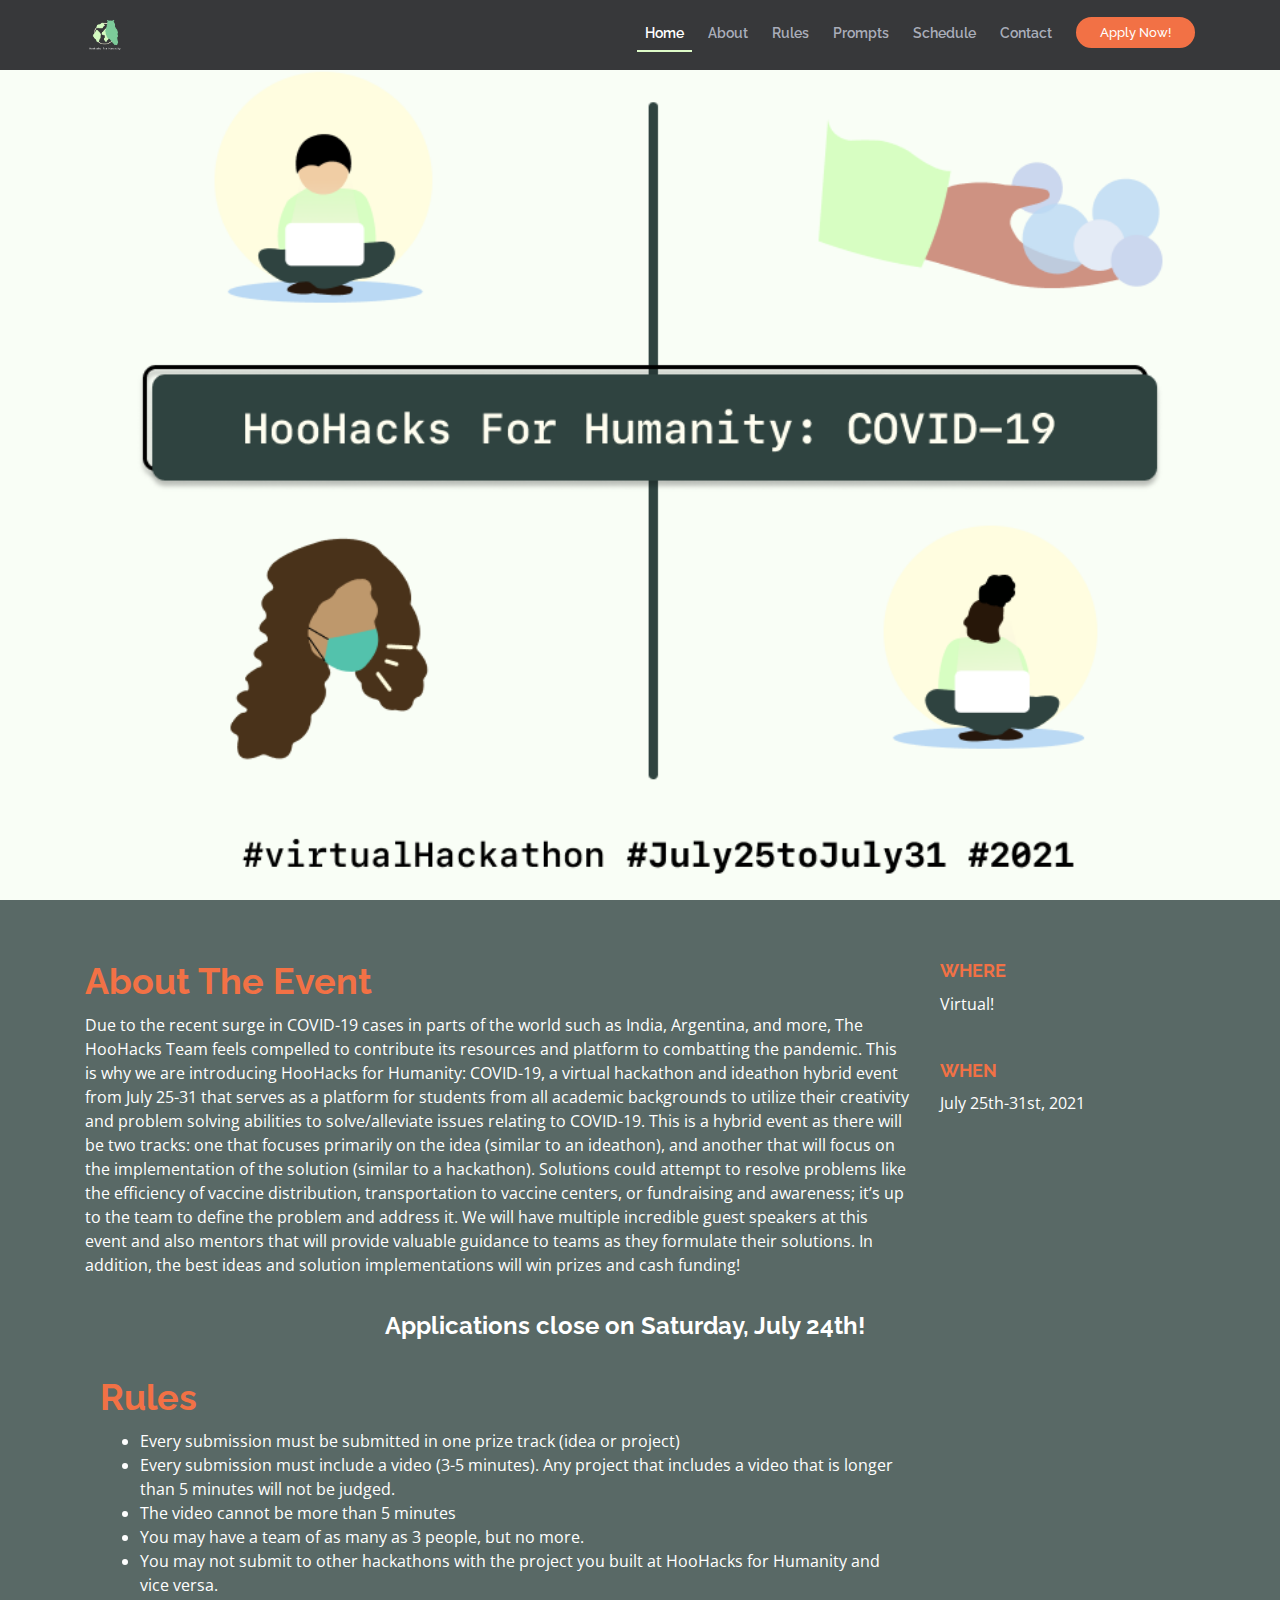
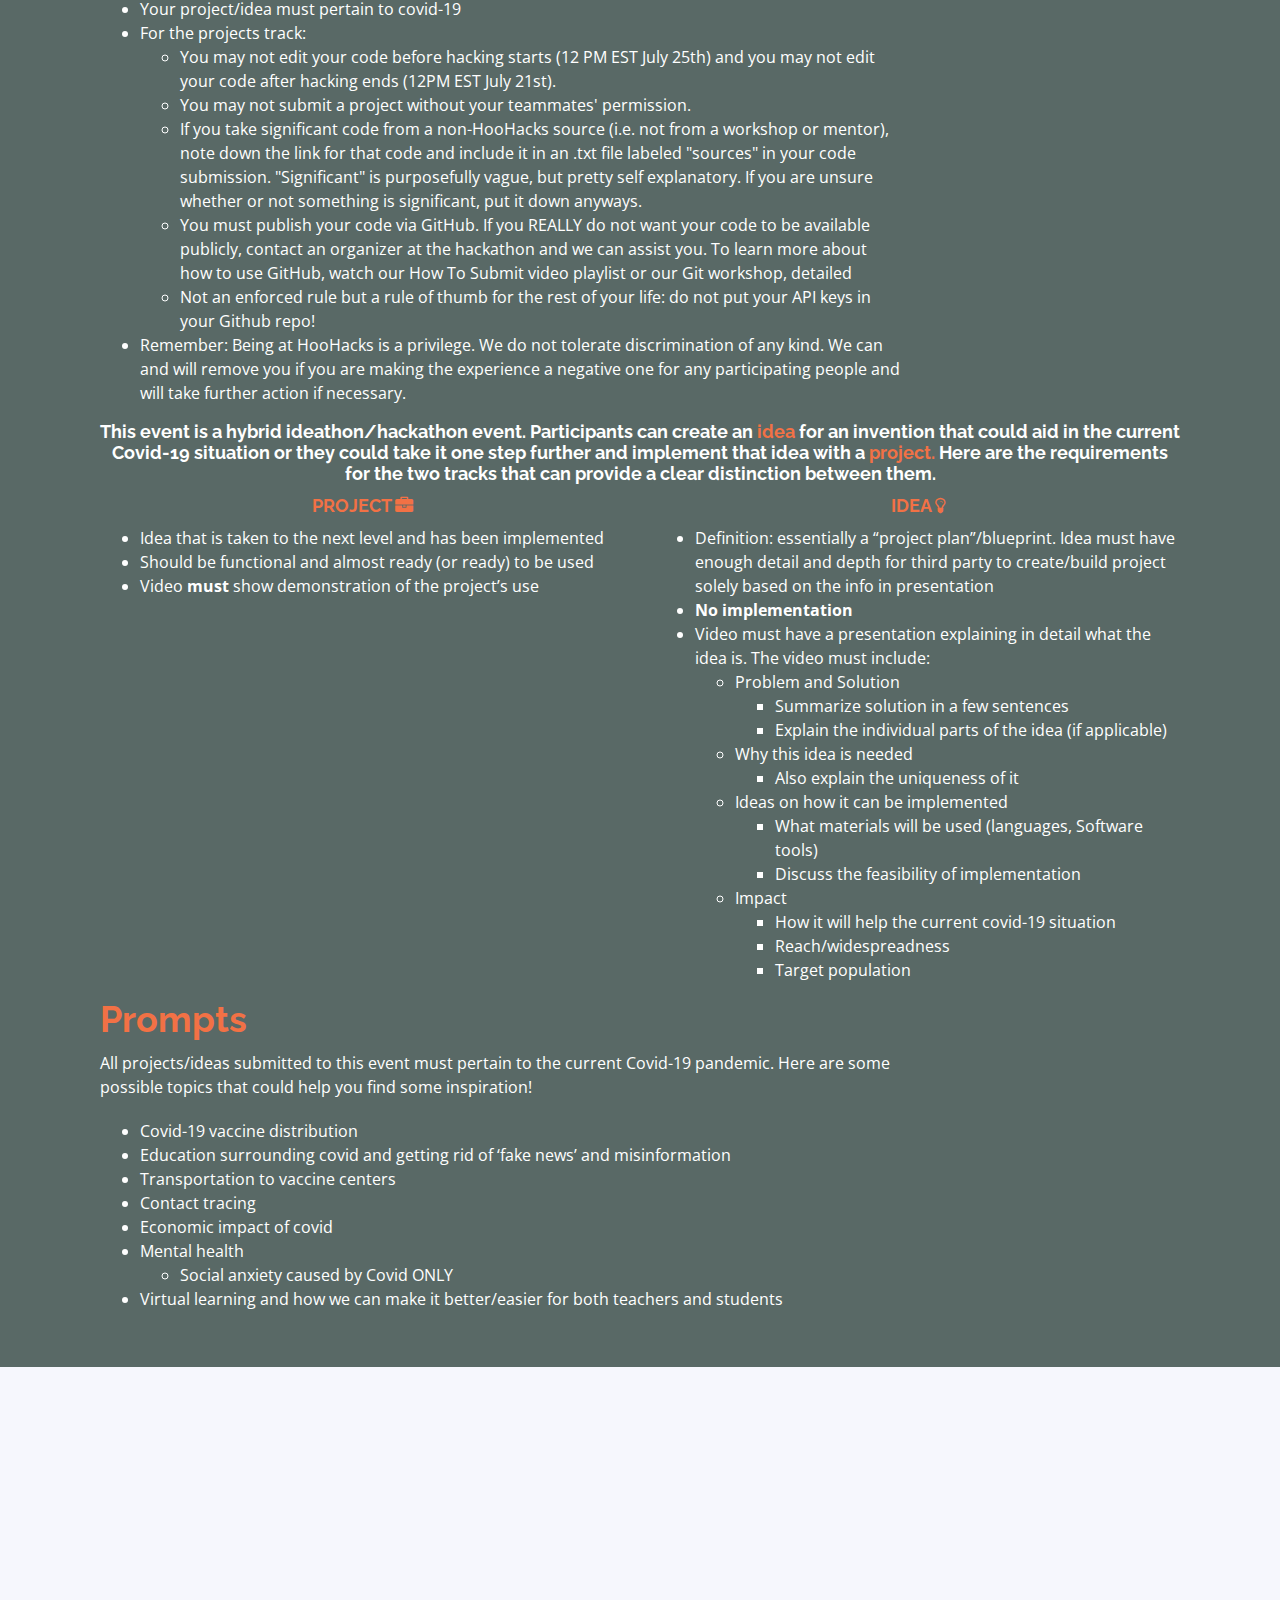
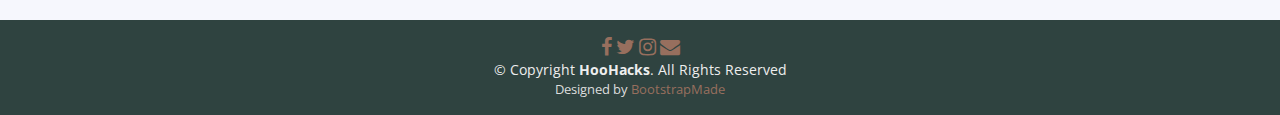
==== index.html @ 28fc526c "added logo in nav" ====
<!DOCTYPE html>
<html lang="en">

<head>
  <meta charset="utf-8">
  <title>HooHacks for Humanity</title>
  <meta content="width=device-width, initial-scale=1.0" name="viewport">
  <meta content="" name="keywords">
  <meta content="" name="description">

  <!-- Favicons -->
  <link href="img/logo.png" rel="icon">
  <!-- <link href="img/apple-icon.png" rel="apple-touch-icon"> -->

  <!-- Google Fonts -->
  <link href="https://fonts.googleapis.com/css?family=Open+Sans:300,300i,400,400i,700,700i|Raleway:300,400,500,700,800"
    rel="stylesheet">

  <!-- Bootstrap CSS File -->
  <link href="lib/bootstrap/css/bootstrap.min.css" rel="stylesheet">

  <!-- Libraries CSS Files -->
  <link href="lib/font-awesome/css/font-awesome.min.css" rel="stylesheet">
  <link href="lib/animate/animate.min.css" rel="stylesheet">
  <link href="lib/venobox/venobox.css" rel="stylesheet">
  <link href="lib/owlcarousel/assets/owl.carousel.min.css" rel="stylesheet">

  <!-- Main Stylesheet File -->
  <link href="css/style.css" rel="stylesheet">

  <!-- =======================================================
    Theme Name: TheEvent
    Theme URL: https://bootstrapmade.com/theevent-conference-event-bootstrap-template/
    Author: BootstrapMade.com
    License: https://bootstrapmade.com/license/
  ======================================================= -->

  <style>
    .contactIcon {
      font-size: 20px !important;
      margin-top: 2px !important;
    }
  </style>
</head>

<body>

  <!--==========================
    Header
  ============================-->
  <header id="header">
    <div class="container">

      <div id="logo" class="pull-left">
        <a href="#intro" class="scrollto"><img src="img/logo_transparent.png" alt="" title="" style="padding-right: 6px;"></a>
        <!-- Uncomment below if you prefer to use a text logo -->
        <!-- <h1><a href="#main">C<span>o</span>nf</a></h1>-->
        <!-- <a href="#intro" class="scrollto"><img src="img/hoohacks_alternate_logo.png" alt="" title="" style="padding-right: 6px;"></a> -->
        <!--
        <a href="#intro" class="scrollto"><img src="img/vvf.png" alt="" title=""></a>
        -->
      </div>

      <nav id="nav-menu-container">
        <ul class="nav-menu">
          <li class="menu-active"><a href="#intro">Home</a></li>
          <li><a href="#about">About</a></li>
          <li><a href="#rules">Rules</a></li>
          <li><a href="#prompts">Prompts</a></li>
          <li><a href="#schedule">Schedule</a></li>
          <!--<li><a href="#faq">FAQ</a></li>-->
          <!--<li><a href="#speakers">Speakers</a></li>-->
          <li><a href="#contact">Contact</a></li>
          <li class="buy-tickets"><a href="https://humanity.hoohacks.io/apply" target="_blank">Apply Now!</a>
          </li>
          <!--
          <li class="buy-tickets"><a href="https://forms.gle/bfJ9uq1pTHfF46yQ8" target="_blank">Mentor Application</a></li>
          -->
        </ul>
      </nav><!-- #nav-menu-container -->
    </div>
  </header><!-- #header -->

  <!--==========================
    Intro Section
  ============================-->
  <section id="intro">
    <div class="intro-container wow fadeIn">
      <div>
        <!-- <h1 class="mb-4 pb-0" style="margin-bottom: 0px !important;">The First<br><span>Hoohacks + VVF</span></h1>
          <h1 class="mb-4 pb-0">Ideathon</h1>
          <p class="mb-4 pb-0">January 31, 2020 at Rouss Robertson Hall, UVA</p> -->
      </div>
      <!-- <a href="https://www.youtube.com/watch?v=jDDaplaOz7Q" class="venobox play-btn mb-4" data-vbtype="video"
         data-autoplay="true"></a> -->
      <!-- <a href="#about" class="about-btn scrollto">About The Event</a> -->
    </div>
  </section>

  <main id="main">

    <!--==========================
      About Section
    ============================-->
    <section id="about">
      <div class="container">
        <div class="row">
          <div class="col-lg-9">
            <h2 style="color:#F27145">About The Event</h2>
              <p style="font-size: 1em">Due to the recent surge in COVID-19 cases in parts of the world such as India, Argentina, and more, The HooHacks Team feels compelled to contribute its resources and platform to combatting the pandemic.  This is why we are introducing HooHacks for Humanity: COVID-19, a virtual hackathon and ideathon hybrid event from July 25-31 that serves as a platform for students from all academic backgrounds to utilize their creativity and problem solving abilities to solve/alleviate issues relating to COVID-19.  This is a hybrid event as there will be two tracks: one that focuses primarily on the idea (similar to an ideathon), and another that will focus on the implementation of the solution (similar to a hackathon).  Solutions could attempt to resolve problems like the efficiency of vaccine distribution, transportation to vaccine centers, or fundraising and awareness; it’s up to the team to define the problem and address it.  We will have multiple incredible guest speakers at this event and also mentors that will provide valuable guidance to teams as they formulate their solutions.  In addition, the best ideas and solution implementations will win prizes and cash funding!</p>
            <!--
            <br />
            <h4 style="color: white;">At the Ideathon, students will have the opportunity to:</h4>
            <p>
              <b style="color:#f82249">Match with students with other skills.</b> Students with technical experience can
              match with more business minded students. Students with a tech idea can match with students who are
              looking for a team to work with.
              <br />
              <br />
              <b style="color:#f82249">Meet with and form a lasting bond with a mentor.</b> Teams will meet with
              mentors,
              either UVA business or engineering faculty, or professionals in the industry, about their ideas.
              Mentors and students will swap information and continue to build their relationship and idea well past the
              Ideathon.
              <br />
              <br />
              <b style="color:#f82249">Attend workshops by experts on digital innovation and marketing.</b> Both
              technical and business-minded students can learn from the workshops from UVA faculty and industry
              professionals,
              on what it takes to build a tech startup.
              <br />
              <br />
              <b style="color:#f82249">Pitch their ideas to a Shark Tank-esque board and to their fellow students for
                feedback and seed money. </b>
              Students will be able to pitch their ideas in both an expo experiment, as well as to a panel of
              professionals for feedback and seed money.
            </p>
            <br />
            -->

          </div>

          <div class="col-lg-3">
            <h3 style="color:#F27145">Where</h3>
            <p style="font-size: 1em">Virtual!</p>
            <br />
            <h3 style="color:#F27145">When</h3>
            <p style="font-size: 1em">July 25th-31st, 2021</p>
          </div>

          <!--
          <div class="row hide-on-desktop">
            <div class="col-lg-12">
              <ul class="nav-menu">
                <center>
                  <li class="buy-tickets"><a href="https://forms.gle/6zz1EsTTuagFaWhz7" target="_blank">Student
                      Application</a></li>
                </center>
              </ul>
            </div>
          </div>

          <div class="row hide-on-desktop">
            <div class="col-lg-12">
              <ul class="nav-menu">
                <center>
                  <li class="buy-tickets"><a href="https://forms.gle/bfJ9uq1pTHfF46yQ8" target="_blank">Mentor
                      Application</a></li>
                </center>
              </ul>
            </div>
          </div>

        -->
        
          <div class="row" style="width: 100%; padding: 15px;">
            <div class="col-lg-12">

              <h4 style="color:white; text-align:center; font-weight: bold">Applications close on Saturday, July 24th!</h4>

            </div>
          </div>

        </div>


        <!--==========================
          Rules Section
        ============================-->

        <section id="rules">
          <div class="container">
            <div class="row">
              <div class="col-lg-9">
                <h2 style="color:#F27145">Rules</h2>

                <ul>
                  <li>Every submission must be submitted in one prize track (idea or project)</li>
                  <li>Every submission must include a video (3-5 minutes). Any project that includes a video that is longer than 5 minutes will not be judged.</li>
                  <li>The video cannot be more than 5 minutes</li>
                  <li>You may have a team of as many as 3 people, but no more.</li>
                  <li>You may not submit to other hackathons with the project you built at HooHacks for Humanity and vice versa.</li>
                  <li>Your project/idea must pertain to covid-19</li>
                  <li>For the projects track:</li>
                    <ul>
                      <li>You may not edit your code before hacking starts (12 PM EST July 25th) and you may not edit your code after hacking ends (12PM EST July 21st).</li>
                      <li>You may not submit a project without your teammates' permission.</li>
                      <li>If you take significant code from a non-HooHacks source (i.e. not from a workshop or mentor), note down the link for that code and include it in an .txt file labeled "sources" in your code submission. "Significant" is purposefully vague, but pretty self explanatory. If you are unsure whether or not something is significant, put it down anyways.</li>
                      <li>You must publish your code via GitHub. If you REALLY do not want your code to be available publicly, contact an organizer at the hackathon and we can assist you. To learn more about how to use GitHub, watch our How To Submit video playlist or our Git workshop, detailed</li>
                      <li>Not an enforced rule but a rule of thumb for the rest of your life: do not put your API keys in your Github repo!</li>
                    </ul>
                  <li>Remember: Being at HooHacks is a privilege. We do not tolerate discrimination of any kind. We can and will remove you if you are making the experience a negative one for any participating people and will take further action if necessary.</li>
                </ul>


              </div>
            </div>

            <div class="row">
              <div class="col-lg-12">
                <h2 style="color:#fff; font-size: 1.1em; text-align: center">This event is a hybrid ideathon/hackathon event. Participants can create an <span style="color: #F27145">idea</span> for an invention that could aid in the current Covid-19 situation or they could take it one step further and implement that idea with a <span style="color: #F27145"> project. </span> Here are the requirements for the two tracks that can provide a clear distinction between them.</h2>

              </div>

              <div class="col-md-6">
                <h3 style="color:#F27145; text-align: center">Project <i class="fa fa-briefcase"></i></h3>
                <ul>
                  <li>Idea that is taken to the next level and has been implemented</li>
                  <li>Should be functional and almost ready (or ready) to be used</li>
                  <li>Video <span style="font-weight:bold"> must </span> show demonstration of the project’s use</li>
                </ul>

              </div>

              <div class="col-md-6">
                <h3 style="color:#F27145; text-align: center">Idea <i class="fa fa-lightbulb-o"></i></h3>
                <ul>
                  <li>Definition: essentially a “project plan”/blueprint.  Idea must have enough detail and depth for third party to create/build project solely based on the info in presentation</li>
                  <li><span style="font-weight:bold">No implementation</span></li>
                  <li>Video must have a presentation explaining in detail what the idea is. The video must include:</li>
                  <ul>
                    <li>Problem and Solution</li>
                    <ul>
                      <li>Summarize solution in a few sentences</li>
                      <li>Explain the individual parts of the idea (if applicable)</li>
                    </ul>
                    <li>Why this idea is needed</li>
                    <ul>
                      <li>Also explain the uniqueness of it</li>
                    </ul>
                    <li>Ideas on how it can be implemented </li>
                    <ul>
                      <li>What materials will be used (languages, Software tools)</li>
                      <li>Discuss the feasibility of implementation</li>
                    </ul>
                    <li>Impact</li>
                    <ul>
                      <li>How it will help the current covid-19 situation </li>
                      <li>Reach/widespreadness</li>
                      <li>Target population</li>
                    </ul>
                  </ul>
                </ul>
              </div>

            </div>

          </div>

        </section>

        <!--==========================
          Prompts Section
        ============================-->

        <section id="prompts">
          <div class="container">
            <div class="row">
              <div class="col-lg-9">
                <h2 style="color:#F27145">Prompts</h2>
                <p style="font-size: 1em">All projects/ideas submitted to this event must pertain to the current Covid-19 pandemic. Here are some possible topics that could help you find some inspiration!</p>
                <ul>
                  <li>Covid-19 vaccine distribution</li>
                  <li>Education surrounding covid and getting rid of ‘fake news’ and misinformation</li>
                  <li>Transportation to vaccine centers</li>
                  <li>Contact tracing</li>
                  <li>Economic impact of covid</li>
                  <li>Mental health</li>
                  <ul>
                    <li>Social anxiety caused by Covid ONLY</li>
                  </ul>
                  <li>Virtual learning and how we can make it better/easier for both teachers and students</li>
                </ul>
              </div>
            </div>
          </div>
        </section>

    </section>



    <!--==========================
      Schedule Section
    ============================-->
    <section id="schedule" class="section-with-bg">
      <div class="container wow fadeInUp">
        
        <div class="section-header">
          <h2>Event Schedule Coming Soon!</h2>
          <!--<p>Here is our event schedule</p>-->
        </div>


        <!--<h3 class="sub-heading">Voluptatem nulla veniam soluta et corrupti consequatur neque eveniet officia. Eius necessitatibus voluptatem quis labore perspiciatis quia.</h3>-->

        <!--<div class="tab-content row justify-content-center">-->
        <div class="row justify-content-center">

        <!--
          <div role="tabpanel" class="col-lg-9 tab-pane fade show active" id="day-1">

            <div class="row schedule-item">
              <div class="col-md-2"><time>9:30 AM</time></div>
              <div class="col-md-10">
                <h4>Registration Opens</h4>
                <p>Check-in by signing into the Slack Workspace.</p>
              </div>
            </div>

            <div class="row schedule-item">
              <div class="col-md-2"><time>9:45 AM</time></div>
              <div class="col-md-10">
                <h4>Opening Ceremony</h4>
                <p>A brief introduction to the event and messages from our sponsors.</p>
              </div>
            </div>

            <div class="row schedule-item">
              <div class="col-md-2"><time>10:00 AM</time></div>
              <div class="col-md-10">
                <h4>Team Building (Speed Dating)<span></span></h4>
                <p>Join an existing idea, or find people to help you out with the ones you have!</p>
              </div>
            </div>

            <div class="row schedule-item">
              <div class="col-md-2"><time>11:00 AM - 1:30 PM</time></div>
              <div class="col-md-10">
                <h4>Workshops<span></span></h4>
                <p>Workshops from our corporate sponsors and professors will be live-streamed over Facebook and Zoom.</p>
              </div>
            </div>

            <div class="row schedule-item">
                    <div class="col-md-2"><time><i>11:00 AM</i></time></div>
              <div class="col-md-10">
                      <h4><i>Vice President of Leidos, Mike Raker</i></h4>
                <p>How to Pitch a Startup to a VC/company.</p>
              </div>
            </div>

            <div class="row schedule-item">
                    <div class="col-md-2"><time><i>12:00 PM</i></time></div>
              <div class="col-md-10">
                      <h4><i>Technical Lead at the CoStar Group, Thomas Skjei</i></h4>
                <p>How New Product Ideas are Pitched and Taken up in the Professional World.</p>
              </div>
            </div>

            <div class="row schedule-item">
                    <div class="col-md-2"><time><i>1:00 PM</i></time></div>
              <div class="col-md-10">
                      <h4><i>HooHacks, Dale Wilson</i></h4>
                <p>How to Create a Mockup using Figma.</p>
              </div>
            </div>

            <div class="row schedule-item">
              <div class="col-md-2"><time>2:00 PM - 4:00 PM</time></div>
              <div class="col-md-10">
                <h4>Expo/Pitching<span></span></h4>
                <p>Deliver a pitch to a Shark Tank-esque board over Zoom!</p>
              </div>
            </div>

            <div class="row schedule-item">
              <div class="col-md-2"><time>4:30 PM</time></div>
              <div class="col-md-10">
                <h4>Ideathon Ends<span></span></h4>
                <p>Judging begins and the winners will be announced online afterwards.</p>
              </div>
            </div>

          </div>
          -->

        </div>

      </div>

    </section>

    <!--==========================
      Venue Section
    ============================-->

    <!--    THIS WAS REMOVED FROM ORIGINAL SITE     -->

    <!--==========================
      Hotels Section
    ============================-->

    <!--    THIS WAS REMOVED FROM ORIGINAL SITE     -->

    <!--==========================
      Gallery Section
    ============================-->

    <!--    THIS WAS REMOVED FROM ORIGINAL SITE     -->

    <!--==========================
      Sponsors Section
    ============================-->

    <!--    THIS WAS REMOVED FROM ORIGINAL SITE     -->


    <!--==========================
      F.A.Q Section
    ============================-->
    <!--
    <section id="faq" class="wow fadeInUp">

      <div class="container">

        <div class="section-header">
          <h2>F.A.Q. </h2>
        </div>

        <ul class="nav nav-tabs" role="tablist" style="padding-bottom: 10px;">
          <li class="nav-item" style="padding-bottom: 10px;">
            <a class="nav-link active" href="#studentfaq" role="tab" data-toggle="tab">Student</a>
          </li>
          <li class="nav-item" style="padding-bottom: 10px;">
            <a class="nav-link" href="#mentorfaq" role="tab" data-toggle="tab">Mentor</a>
          </li>
          <li class="nav-item" style="padding-bottom: 10px;">
            <a class="nav-link" href="#sponsorfaq" role="tab" data-toggle="tab">Sponsor</a>
          </li>
        </ul>

        <div class="tab-content row justify-content-center">

    -->
          <!-- Student FAQ -->
          <!--
          <div role="tabpanel" class="col-lg-9 tab-pane fade show active" id="studentfaq">

            <div class="col-lg-12">
              <ul id="faq-list">

                <li>
                  <a data-toggle="collapse" href="#studentfaq3" class="collapsed">Why should students come to this
                    event? What will they get out of it?<i class="fa fa-minus-circle"></i></a>
                  <div id="studentfaq3" class="collapse" data-parent="#faq-list">
                    <p>
                      A mentor/point of contact and a team for their ideas. An understanding of what a hackathon is,
                      experience in both COMM and CS and their conjunction. A market plan and a CS outline for building
                      their application, free lunch, and potentially extra credit for their classes.

                      Teams will also have the opportunity to win seed money to bring their idea to life.
                    </p>
                  </div>
                </li>

                <li>
                  <a data-toggle="collapse" href="#studentfaq2" class="collapsed">What should students be bringing to
                    this event?<i class="fa fa-minus-circle"></i></a>
                  <div id="studentfaq2" class="collapse" data-parent="#faq-list">
                    <p>
                      Ideas, if they have them!
                    </p>
                  </div>
                </li>


              </ul>
            </div>

          </div>
          -->
          <!-- End Student FAQ -->

          <!-- Mentor FAQ -->
          <!--
          <div role="tabpanel" class="col-lg-9  tab-pane fade" id="mentorfaq">

            <div class="col-lg-12">
              <ul id="faq-list">


                <li>
                  <a data-toggle="collapse" href="#mentorfaq3" class="collapsed">What is expected of mentors (including
                    time commitment, additional prep, after the ideathon support)?<i class="fa fa-minus-circle"></i></a>
                  <div id="mentorfaq3" class="collapse" data-parent="#faq-list">
                    <p>
                      We would love for mentors to participate for a minimum of one hour, but welcome them to be active
                      for longer. We would also love to have mentors give talks or conduct workshops, if they are
                      interested. We expect mentors to have 30-60 min meetings with each team they mentor and to
                      maintain however much contact teams would like to have after the ideathon.
                    </p>
                  </div>
                </li>

                <li>
                  <a data-toggle="collapse" href="#mentorfaq4" class="collapsed">How are mentors assigned?<i
                      class="fa fa-minus-circle"></i></a>
                  <div id="mentorfaq4" class="collapse" data-parent="#faq-list">
                    <p>
                      We will not be assigning mentors. Instead, we will ask mentors to come up with a list of
                      information they would need from teams to judge whether or not they would be a good mentor-mentee
                      fit. Then, teams will fill out a form, and mentors can select the teams they feel they would be
                      able to mentor well
                    </p>
                  </div>
                </li>

              </ul>
            </div>

          </div>
          -->
          <!-- End Mentor FAQ -->

          <!-- Sponsor FAQ-->
          <!--
          <div role="tabpanel" class="col-lg-9  tab-pane fade" id="sponsorfaq">

            <div class="col-lg-12">
              <ul id="faq-list">


                <li>
                  <a data-toggle="collapse" href="#sponsorfaq2" class="collapsed">What can sponsors get out of
                    sponsoring us?<i class="fa fa-minus-circle"></i></a>
                  <div id="sponsorfaq2" class="collapse" data-parent="#faq-list">
                    <p>
                      Sponsors can acquaint themselves with UVA students who are passionate about a cool idea with the
                      capability to execute on it. They can also develop relationships with UVA clubs, especially VVF
                      and HooHacks. They can also help foster entrepreneurship at UVA.

                      Contact us for more information about sponsoring our event.
                    </p>
                  </div>
                </li>

                <li>
                  <a data-toggle="collapse" href="#sponsorfaq3" class="collapsed">What do we want out of sponsors?<i
                      class="fa fa-minus-circle"></i></a>
                  <div id="sponsorfaq3" class="collapse" data-parent="#faq-list">
                    <p>
                      We would like sponsors to provide us with mentors and/or speakers to give talks/conduct workshops.
                      We would also love it if our attendees could get to form connections with the sponsors for
                      internships, or other learning opportunities.
                    </p>
                  </div>
                </li>


              </ul>
            </div>

          </div>
          -->
          <!-- End Sponsor FAQ -->
          <!--

        </div>



      </div>

    </section>
          -->

    <!--==========================
      Speakers Section
    ============================-->

    <!--
    <section id="speakers" class="wow fadeInUp">
      <div class="container">
        <div class="section-header">
          <h2>Event Speakers</h2>
          <p>Here are some of our speakers</p>
        </div>

        <div class="row">
          <div class="col-lg-4 col-md-6">
            <div class="speaker">
              <img src="img/speakers/1.jpg" alt="Speaker 1" class="img-fluid">
              <div class="details">
                <h3><a href="speaker-details.html">Brenden Legros</a></h3>
                <p>Quas alias incidunt</p>
                <div class="social">
                  <a href=""><i class="fa fa-twitter"></i></a>
                  <a href=""><i class="fa fa-facebook"></i></a>
                  <a href=""><i class="fa fa-google-plus"></i></a>
                  <a href=""><i class="fa fa-linkedin"></i></a>
                </div>
              </div>
            </div>
          </div>
          <div class="col-lg-4 col-md-6">
            <div class="speaker">
              <img src="img/speakers/2.jpg" alt="Speaker 2" class="img-fluid">
              <div class="details">
                <h3><a href="speaker-details.html">Hubert Hirthe</a></h3>
                <p>Consequuntur odio aut</p>
                <div class="social">
                  <a href=""><i class="fa fa-twitter"></i></a>
                  <a href=""><i class="fa fa-facebook"></i></a>
                  <a href=""><i class="fa fa-google-plus"></i></a>
                  <a href=""><i class="fa fa-linkedin"></i></a>
                </div>
              </div>
            </div>
          </div>
          <div class="col-lg-4 col-md-6">
            <div class="speaker">
              <img src="img/speakers/3.jpg" alt="Speaker 3" class="img-fluid">
              <div class="details">
                <h3><a href="speaker-details.html">Cole Emmerich</a></h3>
                <p>Fugiat laborum et</p>
                <div class="social">
                  <a href=""><i class="fa fa-twitter"></i></a>
                  <a href=""><i class="fa fa-facebook"></i></a>
                  <a href=""><i class="fa fa-google-plus"></i></a>
                  <a href=""><i class="fa fa-linkedin"></i></a>
                </div>
              </div>
            </div>
          </div>
          <div class="col-lg-4 col-md-6">
            <div class="speaker">
              <img src="img/speakers/4.jpg" alt="Speaker 4" class="img-fluid">
              <div class="details">
                <h3><a href="speaker-details.html">Jack Christiansen</a></h3>
                <p>Debitis iure vero</p>
                <div class="social">
                  <a href=""><i class="fa fa-twitter"></i></a>
                  <a href=""><i class="fa fa-facebook"></i></a>
                  <a href=""><i class="fa fa-google-plus"></i></a>
                  <a href=""><i class="fa fa-linkedin"></i></a>
                </div>
              </div>
            </div>
          </div>
          <div class="col-lg-4 col-md-6">
            <div class="speaker">
              <img src="img/speakers/5.jpg" alt="Speaker 5" class="img-fluid">
              <div class="details">
                <h3><a href="speaker-details.html">Alejandrin Littel</a></h3>
                <p>Qui molestiae natus</p>
                <div class="social">
                  <a href=""><i class="fa fa-twitter"></i></a>
                  <a href=""><i class="fa fa-facebook"></i></a>
                  <a href=""><i class="fa fa-google-plus"></i></a>
                  <a href=""><i class="fa fa-linkedin"></i></a>
                </div>
              </div>
            </div>
          </div>
          <div class="col-lg-4 col-md-6">
            <div class="speaker">
              <img src="img/speakers/6.jpg" alt="Speaker 6" class="img-fluid">
              <div class="details">
                <h3><a href="speaker-details.html">Willow Trantow</a></h3>
                <p>Non autem dicta</p>
                <div class="social">
                  <a href=""><i class="fa fa-twitter"></i></a>
                  <a href=""><i class="fa fa-facebook"></i></a>
                  <a href=""><i class="fa fa-google-plus"></i></a>
                  <a href=""><i class="fa fa-linkedin"></i></a>
                </div>
              </div>
            </div>
          </div>
        </div>
      </div>

    </section>
    -->

    <!--==========================
      Subscribe Section
    ============================-->

    <!--    THIS WAS REMOVED FROM ORIGINAL SITE     -->


    <!--==========================
      Buy Ticket Section
    ============================-->

    <!--    THIS WAS REMOVED FROM ORIGINAL SITE     -->

  </main>


  <!--==========================
    Footer
  ============================-->
  <footer id="footer" style="padding-bottom: 15px; padding-top: 15px">
    <section id="contact" style="padding: 0px;">



      <div class="container">
        <!-- <div class="section-header" style="margin-bottom: 6px; padding-top: 6px; padding-bottom: 6px;"> -->
        <!-- <div class="row" style="margin: 0px; justify-content: center;">
            <a href="mailto:hackathon.virginia@gmail.com"><img src="img/mail.png"
               style="width: 16px; height: 16px; margin-top:5px; margin-right:4px;"></a>
          p style="color: white; padding-right: 6px;">Contact:</p>
          <p><a href="mailto:hackathon.virginia@gmail.com">hackathon.virginia@gmail.com</a></p>

        </div>
       -->
        <div class="social-links">
          <center>
            <a href="https://facebook.com/hoohacks" class="facebook"><i class="fa fa-facebook contactIcon"></i></a>
            <a href="https://twitter.com/hoohacks" class="twitter"><i class="fa fa-twitter contactIcon"></i></a>
            <a href="https://instagram.com/hoohacks" class="instagram"><i class="fa fa-instagram contactIcon"></i></a>
            <a href="mailto:ideathon@hoohacks.io" class="instagram"><i class="fa fa-envelope contactIcon"></i></a>
          </center>
        </div>
        <!-- </div> -->
        <div class="copyright" style="padding-top: 0px; ">
          &copy; Copyright <strong>HooHacks</strong>. All Rights Reserved
        </div>
        <div class="credits" style="">
          <!--
          All the links in the footer should remain intact.
          You can delete the links only if you purchased the pro version.
          Licensing information: https://bootstrapmade.com/license/
          Purchase the pro version with working PHP/AJAX contact form: https://bootstrapmade.com/buy/?theme=TheEvent
        -->
          Designed by <a href="https://bootstrapmade.com/">BootstrapMade</a>
        </div>
      </div>
    </section>
  </footer><!-- #footer -->

  <a href="#" class="back-to-top"><i class="fa fa-angle-up"></i></a>

  <!-- JavaScript Libraries -->
  <script src="lib/jquery/jquery.min.js"></script>
  <script src="lib/jquery/jquery-migrate.min.js"></script>
  <script src="lib/bootstrap/js/bootstrap.bundle.min.js"></script>
  <script src="lib/easing/easing.min.js"></script>
  <script src="lib/superfish/hoverIntent.js"></script>
  <script src="lib/superfish/superfish.min.js"></script>
  <script src="lib/wow/wow.min.js"></script>
  <script src="lib/venobox/venobox.min.js"></script>
  <script src="lib/owlcarousel/owl.carousel.min.js"></script>

  <!-- Contact Form JavaScript File -->
  <script src="contactform/contactform.js"></script>

  <!-- Template Main Javascript File -->
  <script src="js/main.js"></script>

  <!-- Load Facebook SDK for JavaScript -->
  <div id="fb-root"></div>
  <script>
    window.fbAsyncInit = function () {
      FB.init({
        xfbml: true,
        version: 'v8.0'
      });
    };

    (function (d, s, id) {
      var js, fjs = d.getElementsByTagName(s)[0];
      if (d.getElementById(id)) return;
      js = d.createElement(s);
      js.id = id;
      js.src = 'https://connect.facebook.net/en_US/sdk/xfbml.customerchat.js';
      fjs.parentNode.insertBefore(js, fjs);
    }(document, 'script', 'facebook-jssdk'));
  </script>

  <!-- Your Chat Plugin code -->
  <div class="fb-customerchat" attribution=setup_tool page_id="223912674481700" theme_color="#0084ff"
    greeting_dialog_display="fade">
  </div>
</body>

</html>
---- lib/venobox/venobox.css ----
/* ------ venobox.css --------*/
.vbox-overlay *, .vbox-overlay *:before, .vbox-overlay *:after{
    -webkit-backface-visibility: hidden;
    -webkit-box-sizing:border-box;
    -moz-box-sizing:border-box;
    box-sizing:border-box;
}
.vbox-overlay * { 
    -webkit-backface-visibility: visible;
    backface-visibility: visible;
}
.vbox-overlay{
    display: -webkit-flex;
    display: flex;
    -webkit-flex-direction: column;
    flex-direction: column;
    -webkit-justify-content: center;
    justify-content: center;
    -webkit-align-items: center;
    align-items: center;
    position: fixed;
    left: 0;
    top: 0;
    bottom: 0;
    right: 0;
    z-index: 1040;
    -webkit-transform:translateZ(1000px);
    transform: translateZ(1000px);
    transform-style: preserve-3d;
}

/* ----- navigation ----- */
.vbox-title{
    width: 100%;
    height: 40px;
    float: left;
    text-align: center;
    line-height: 28px;
    font-size: 12px;
    padding: 6px 40px;
    overflow: hidden;
    position: fixed;
    display: none;
    left: 0;
    z-index: 1050;
}
.vbox-close{
    cursor: pointer;
    position: fixed;
    top: 15px;
    right: 15px;
    width: 48px;
    height: 48px;
    display: block;
    background-position:10px center;
    overflow: hidden;
    font-size: 48px;
    line-height: 1;
    text-align: center;
    z-index: 1050;
}
.vbox-num{
    cursor: pointer;
    position: fixed;
    left: 0;
    height: 40px;
    display: block;
    overflow: hidden;
    line-height: 28px;
    font-size: 12px;
    padding: 6px 10px;
    display: none;
    z-index: 1050;
}
/* ----- navigation ARROWS ----- */
.vbox-next, .vbox-prev{
    position: fixed;
    top: 50%;
    margin-top: -15px;
    overflow: hidden;
    cursor: pointer;
    display: block;
    width: 45px;
    height: 45px;
    z-index: 1050;
}
.vbox-next span, .vbox-prev span{
    position: relative;
    width: 20px;
    height: 20px;
    border: 2px solid transparent;
    border-top-color: #B6B6B6;
    border-right-color: #B6B6B6;
    text-indent: -100px;
    position: absolute;
    top: 8px;
    display: block;
}
.vbox-prev{
    left: 15px;
}
.vbox-next{
    right: 30px;
}
.vbox-prev span{
    left: 10px;
    -ms-transform: rotate(-135deg);
    -webkit-transform: rotate(-135deg);
    transform: rotate(-135deg);
}
.vbox-next span{
    -ms-transform: rotate(45deg);
    -webkit-transform: rotate(45deg);
    transform: rotate(45deg);
    right: 10px;
}
/* ------- inline window ------ */
.vbox-inline{
    width: 420px;
    height: 315px;
    height: 70vh;
    padding: 10px;
    background: #fff;
    margin: 0 auto;
    overflow: auto;
    text-align: left;
}
/* ------- Video & iFrames window ------ */
.venoframe{
    max-width: 100%;
    width: 100%;
    border: none;
    width: 100%;
    height: 260px;
    height: 70vh;
}
.venoframe.vbvid{
    height: 260px;
}
@media (min-width: 768px) {
    .venoframe, .vbox-inline{
        width: 90%;
        height: 360px;
        height: 70vh;
    }
    .venoframe.vbvid{
        width: 640px;
        height: 360px;
    }
}
@media (min-width: 992px) {
    .venoframe, .vbox-inline{
        max-width: 1200px;
        width: 80%;
        height: 540px;
        height: 70vh;
    }
    .venoframe.vbvid{
        width: 960px;
        height: 540px;
    }
}
/* 
Please do NOT edit this part! 
or at least read this note: http://i.imgur.com/7C0ws9e.gif
*/
.vbox-open{
    overflow: hidden;
}
.vbox-container{
    position: absolute;
    left: 0;
    right: 0;
    top: 0;
    bottom: 0;
    overflow-x: hidden;
    overflow-y: auto;
    overflow-scrolling: touch;
    -webkit-overflow-scrolling: touch;
    z-index: 20;
    max-height: 100%;

}

.vbox-content{
    text-align: center;
    float: left;
    width: 100%;
    position: relative;
    overflow: hidden;
    padding: 20px 10px;
}
.vbox-container img{
    max-width: 100%;
    height: auto;
}
.figlio{
    max-width: 100%;
    text-align: initial;
    border: 8px solid rgba(255, 255, 255, 0.4);
}
img.figlio{
    -webkit-user-select: none;
-khtml-user-select: none;
-moz-user-select: none;
-o-user-select: none;
user-select: none;
}
.vbox-content.swipe-left{
    margin-left: -200px !important;
}
.vbox-content.swipe-right{
    margin-left: 200px !important;
}
.animated{
    webkit-transition: margin 300ms ease-out;
    transition: margin 300ms ease-out;
}
.animate-in{
    opacity: 1;
}
.animate-out{
    opacity: 0;
}
/* ---------- preloader ----------
 * SPINKIT 
 * http://tobiasahlin.com/spinkit/
-------------------------------- */
.sk-double-bounce,.sk-rotating-plane{width:40px;height:40px;margin:40px auto}.sk-rotating-plane{background-color:#333;-webkit-animation:sk-rotatePlane 1.2s infinite ease-in-out;animation:sk-rotatePlane 1.2s infinite ease-in-out}@-webkit-keyframes sk-rotatePlane{0%{-webkit-transform:perspective(120px) rotateX(0) rotateY(0);transform:perspective(120px) rotateX(0) rotateY(0)}50%{-webkit-transform:perspective(120px) rotateX(-180.1deg) rotateY(0);transform:perspective(120px) rotateX(-180.1deg) rotateY(0)}100%{-webkit-transform:perspective(120px) rotateX(-180deg) rotateY(-179.9deg);transform:perspective(120px) rotateX(-180deg) rotateY(-179.9deg)}}@keyframes sk-rotatePlane{0%{-webkit-transform:perspective(120px) rotateX(0) rotateY(0);transform:perspective(120px) rotateX(0) rotateY(0)}50%{-webkit-transform:perspective(120px) rotateX(-180.1deg) rotateY(0);transform:perspective(120px) rotateX(-180.1deg) rotateY(0)}100%{-webkit-transform:perspective(120px) rotateX(-180deg) rotateY(-179.9deg);transform:perspective(120px) rotateX(-180deg) rotateY(-179.9deg)}}.sk-double-bounce{position:relative}.sk-double-bounce .sk-child{width:100%;height:100%;border-radius:50%;background-color:#333;opacity:.6;position:absolute;top:0;left:0;-webkit-animation:sk-doubleBounce 2s infinite ease-in-out;animation:sk-doubleBounce 2s infinite ease-in-out}.sk-chasing-dots .sk-child,.sk-spinner-pulse,.sk-three-bounce .sk-child{background-color:#333;border-radius:100%}.sk-double-bounce .sk-double-bounce2{-webkit-animation-delay:-1s;animation-delay:-1s}@-webkit-keyframes sk-doubleBounce{0%,100%{-webkit-transform:scale(0);transform:scale(0)}50%{-webkit-transform:scale(1);transform:scale(1)}}@keyframes sk-doubleBounce{0%,100%{-webkit-transform:scale(0);transform:scale(0)}50%{-webkit-transform:scale(1);transform:scale(1)}}.sk-wave{margin:40px auto;width:50px;height:40px;text-align:center;font-size:10px}.sk-wave .sk-rect{background-color:#333;height:100%;width:6px;display:inline-block;-webkit-animation:sk-waveStretchDelay 1.2s infinite ease-in-out;animation:sk-waveStretchDelay 1.2s infinite ease-in-out}.sk-wave .sk-rect1{-webkit-animation-delay:-1.2s;animation-delay:-1.2s}.sk-wave .sk-rect2{-webkit-animation-delay:-1.1s;animation-delay:-1.1s}.sk-wave .sk-rect3{-webkit-animation-delay:-1s;animation-delay:-1s}.sk-wave .sk-rect4{-webkit-animation-delay:-.9s;animation-delay:-.9s}.sk-wave .sk-rect5{-webkit-animation-delay:-.8s;animation-delay:-.8s}@-webkit-keyframes sk-waveStretchDelay{0%,100%,40%{-webkit-transform:scaleY(.4);transform:scaleY(.4)}20%{-webkit-transform:scaleY(1);transform:scaleY(1)}}@keyframes sk-waveStretchDelay{0%,100%,40%{-webkit-transform:scaleY(.4);transform:scaleY(.4)}20%{-webkit-transform:scaleY(1);transform:scaleY(1)}}.sk-wandering-cubes{margin:40px auto;width:40px;height:40px;position:relative}.sk-wandering-cubes .sk-cube{background-color:#333;width:10px;height:10px;position:absolute;top:0;left:0;-webkit-animation:sk-wanderingCube 1.8s ease-in-out -1.8s infinite both;animation:sk-wanderingCube 1.8s ease-in-out -1.8s infinite both}.sk-chasing-dots,.sk-spinner-pulse{width:40px;height:40px;margin:40px auto}.sk-wandering-cubes .sk-cube2{-webkit-animation-delay:-.9s;animation-delay:-.9s}@-webkit-keyframes sk-wanderingCube{0%{-webkit-transform:rotate(0);transform:rotate(0)}25%{-webkit-transform:translateX(30px) rotate(-90deg) scale(.5);transform:translateX(30px) rotate(-90deg) scale(.5)}50%{-webkit-transform:translateX(30px) translateY(30px) rotate(-179deg);transform:translateX(30px) translateY(30px) rotate(-179deg)}50.1%{-webkit-transform:translateX(30px) translateY(30px) rotate(-180deg);transform:translateX(30px) translateY(30px) rotate(-180deg)}75%{-webkit-transform:translateX(0) translateY(30px) rotate(-270deg) scale(.5);transform:translateX(0) translateY(30px) rotate(-270deg) scale(.5)}100%{-webkit-transform:rotate(-360deg);transform:rotate(-360deg)}}@keyframes sk-wanderingCube{0%{-webkit-transform:rotate(0);transform:rotate(0)}25%{-webkit-transform:translateX(30px) rotate(-90deg) scale(.5);transform:translateX(30px) rotate(-90deg) scale(.5)}50%{-webkit-transform:translateX(30px) translateY(30px) rotate(-179deg);transform:translateX(30px) translateY(30px) rotate(-179deg)}50.1%{-webkit-transform:translateX(30px) translateY(30px) rotate(-180deg);transform:translateX(30px) translateY(30px) rotate(-180deg)}75%{-webkit-transform:translateX(0) translateY(30px) rotate(-270deg) scale(.5);transform:translateX(0) translateY(30px) rotate(-270deg) scale(.5)}100%{-webkit-transform:rotate(-360deg);transform:rotate(-360deg)}}.sk-spinner-pulse{-webkit-animation:sk-pulseScaleOut 1s infinite ease-in-out;animation:sk-pulseScaleOut 1s infinite ease-in-out}@-webkit-keyframes sk-pulseScaleOut{0%{-webkit-transform:scale(0);transform:scale(0)}100%{-webkit-transform:scale(1);transform:scale(1);opacity:0}}@keyframes sk-pulseScaleOut{0%{-webkit-transform:scale(0);transform:scale(0)}100%{-webkit-transform:scale(1);transform:scale(1);opacity:0}}.sk-chasing-dots{position:relative;text-align:center;-webkit-animation:sk-chasingDotsRotate 2s infinite linear;animation:sk-chasingDotsRotate 2s infinite linear}.sk-chasing-dots .sk-child{width:60%;height:60%;display:inline-block;position:absolute;top:0;-webkit-animation:sk-chasingDotsBounce 2s infinite ease-in-out;animation:sk-chasingDotsBounce 2s infinite ease-in-out}.sk-chasing-dots .sk-dot2{top:auto;bottom:0;-webkit-animation-delay:-1s;animation-delay:-1s}@-webkit-keyframes sk-chasingDotsRotate{100%{-webkit-transform:rotate(360deg);transform:rotate(360deg)}}@keyframes sk-chasingDotsRotate{100%{-webkit-transform:rotate(360deg);transform:rotate(360deg)}}@-webkit-keyframes sk-chasingDotsBounce{0%,100%{-webkit-transform:scale(0);transform:scale(0)}50%{-webkit-transform:scale(1);transform:scale(1)}}@keyframes sk-chasingDotsBounce{0%,100%{-webkit-transform:scale(0);transform:scale(0)}50%{-webkit-transform:scale(1);transform:scale(1)}}.sk-three-bounce{margin:40px auto;width:80px;text-align:center}.sk-three-bounce .sk-child{width:20px;height:20px;display:inline-block;-webkit-animation:sk-three-bounce 1.4s ease-in-out 0s infinite both;animation:sk-three-bounce 1.4s ease-in-out 0s infinite both}.sk-circle .sk-child:before,.sk-fading-circle .sk-circle:before{display:block;border-radius:100%;content:'';background-color:#333}.sk-three-bounce .sk-bounce1{-webkit-animation-delay:-.32s;animation-delay:-.32s}.sk-three-bounce .sk-bounce2{-webkit-animation-delay:-.16s;animation-delay:-.16s}@-webkit-keyframes sk-three-bounce{0%,100%,80%{-webkit-transform:scale(0);transform:scale(0)}40%{-webkit-transform:scale(1);transform:scale(1)}}@keyframes sk-three-bounce{0%,100%,80%{-webkit-transform:scale(0);transform:scale(0)}40%{-webkit-transform:scale(1);transform:scale(1)}}.sk-circle{margin:40px auto;width:40px;height:40px;position:relative}.sk-circle .sk-child{width:100%;height:100%;position:absolute;left:0;top:0}.sk-circle .sk-child:before{margin:0 auto;width:15%;height:15%;-webkit-animation:sk-circleBounceDelay 1.2s infinite ease-in-out both;animation:sk-circleBounceDelay 1.2s infinite ease-in-out both}.sk-circle .sk-circle2{-webkit-transform:rotate(30deg);-ms-transform:rotate(30deg);transform:rotate(30deg)}.sk-circle .sk-circle3{-webkit-transform:rotate(60deg);-ms-transform:rotate(60deg);transform:rotate(60deg)}.sk-circle .sk-circle4{-webkit-transform:rotate(90deg);-ms-transform:rotate(90deg);transform:rotate(90deg)}.sk-circle .sk-circle5{-webkit-transform:rotate(120deg);-ms-transform:rotate(120deg);transform:rotate(120deg)}.sk-circle .sk-circle6{-webkit-transform:rotate(150deg);-ms-transform:rotate(150deg);transform:rotate(150deg)}.sk-circle .sk-circle7{-webkit-transform:rotate(180deg);-ms-transform:rotate(180deg);transform:rotate(180deg)}.sk-circle .sk-circle8{-webkit-transform:rotate(210deg);-ms-transform:rotate(210deg);transform:rotate(210deg)}.sk-circle .sk-circle9{-webkit-transform:rotate(240deg);-ms-transform:rotate(240deg);transform:rotate(240deg)}.sk-circle .sk-circle10{-webkit-transform:rotate(270deg);-ms-transform:rotate(270deg);transform:rotate(270deg)}.sk-circle .sk-circle11{-webkit-transform:rotate(300deg);-ms-transform:rotate(300deg);transform:rotate(300deg)}.sk-circle .sk-circle12{-webkit-transform:rotate(330deg);-ms-transform:rotate(330deg);transform:rotate(330deg)}.sk-circle .sk-circle2:before{-webkit-animation-delay:-1.1s;animation-delay:-1.1s}.sk-circle .sk-circle3:before{-webkit-animation-delay:-1s;animation-delay:-1s}.sk-circle .sk-circle4:before{-webkit-animation-delay:-.9s;animation-delay:-.9s}.sk-circle .sk-circle5:before{-webkit-animation-delay:-.8s;animation-delay:-.8s}.sk-circle .sk-circle6:before{-webkit-animation-delay:-.7s;animation-delay:-.7s}.sk-circle .sk-circle7:before{-webkit-animation-delay:-.6s;animation-delay:-.6s}.sk-circle .sk-circle8:before{-webkit-animation-delay:-.5s;animation-delay:-.5s}.sk-circle .sk-circle9:before{-webkit-animation-delay:-.4s;animation-delay:-.4s}.sk-circle .sk-circle10:before{-webkit-animation-delay:-.3s;animation-delay:-.3s}.sk-circle .sk-circle11:before{-webkit-animation-delay:-.2s;animation-delay:-.2s}.sk-circle .sk-circle12:before{-webkit-animation-delay:-.1s;animation-delay:-.1s}@-webkit-keyframes sk-circleBounceDelay{0%,100%,80%{-webkit-transform:scale(0);transform:scale(0)}40%{-webkit-transform:scale(1);transform:scale(1)}}@keyframes sk-circleBounceDelay{0%,100%,80%{-webkit-transform:scale(0);transform:scale(0)}40%{-webkit-transform:scale(1);transform:scale(1)}}.sk-cube-grid{width:40px;height:40px;margin:40px auto}.sk-cube-grid .sk-cube{width:33.33%;height:33.33%;background-color:#333;float:left;-webkit-animation:sk-cubeGridScaleDelay 1.3s infinite ease-in-out;animation:sk-cubeGridScaleDelay 1.3s infinite ease-in-out}.sk-cube-grid .sk-cube1{-webkit-animation-delay:.2s;animation-delay:.2s}.sk-cube-grid .sk-cube2{-webkit-animation-delay:.3s;animation-delay:.3s}.sk-cube-grid .sk-cube3{-webkit-animation-delay:.4s;animation-delay:.4s}.sk-cube-grid .sk-cube4{-webkit-animation-delay:.1s;animation-delay:.1s}.sk-cube-grid .sk-cube5{-webkit-animation-delay:.2s;animation-delay:.2s}.sk-cube-grid .sk-cube6{-webkit-animation-delay:.3s;animation-delay:.3s}.sk-cube-grid .sk-cube7{-webkit-animation-delay:0ms;animation-delay:0ms}.sk-cube-grid .sk-cube8{-webkit-animation-delay:.1s;animation-delay:.1s}.sk-cube-grid .sk-cube9{-webkit-animation-delay:.2s;animation-delay:.2s}@-webkit-keyframes sk-cubeGridScaleDelay{0%,100%,70%{-webkit-transform:scale3D(1,1,1);transform:scale3D(1,1,1)}35%{-webkit-transform:scale3D(0,0,1);transform:scale3D(0,0,1)}}@keyframes sk-cubeGridScaleDelay{0%,100%,70%{-webkit-transform:scale3D(1,1,1);transform:scale3D(1,1,1)}35%{-webkit-transform:scale3D(0,0,1);transform:scale3D(0,0,1)}}.sk-fading-circle{margin:40px auto;width:40px;height:40px;position:relative}.sk-fading-circle .sk-circle{width:100%;height:100%;position:absolute;left:0;top:0}.sk-fading-circle .sk-circle:before{margin:0 auto;width:15%;height:15%;-webkit-animation:sk-circleFadeDelay 1.2s infinite ease-in-out both;animation:sk-circleFadeDelay 1.2s infinite ease-in-out both}.sk-fading-circle .sk-circle2{-webkit-transform:rotate(30deg);-ms-transform:rotate(30deg);transform:rotate(30deg)}.sk-fading-circle .sk-circle3{-webkit-transform:rotate(60deg);-ms-transform:rotate(60deg);transform:rotate(60deg)}.sk-fading-circle .sk-circle4{-webkit-transform:rotate(90deg);-ms-transform:rotate(90deg);transform:rotate(90deg)}.sk-fading-circle .sk-circle5{-webkit-transform:rotate(120deg);-ms-transform:rotate(120deg);transform:rotate(120deg)}.sk-fading-circle .sk-circle6{-webkit-transform:rotate(150deg);-ms-transform:rotate(150deg);transform:rotate(150deg)}.sk-fading-circle .sk-circle7{-webkit-transform:rotate(180deg);-ms-transform:rotate(180deg);transform:rotate(180deg)}.sk-fading-circle .sk-circle8{-webkit-transform:rotate(210deg);-ms-transform:rotate(210deg);transform:rotate(210deg)}.sk-fading-circle .sk-circle9{-webkit-transform:rotate(240deg);-ms-transform:rotate(240deg);transform:rotate(240deg)}.sk-fading-circle .sk-circle10{-webkit-transform:rotate(270deg);-ms-transform:rotate(270deg);transform:rotate(270deg)}.sk-fading-circle .sk-circle11{-webkit-transform:rotate(300deg);-ms-transform:rotate(300deg);transform:rotate(300deg)}.sk-fading-circle .sk-circle12{-webkit-transform:rotate(330deg);-ms-transform:rotate(330deg);transform:rotate(330deg)}.sk-fading-circle .sk-circle2:before{-webkit-animation-delay:-1.1s;animation-delay:-1.1s}.sk-fading-circle .sk-circle3:before{-webkit-animation-delay:-1s;animation-delay:-1s}.sk-fading-circle .sk-circle4:before{-webkit-animation-delay:-.9s;animation-delay:-.9s}.sk-fading-circle .sk-circle5:before{-webkit-animation-delay:-.8s;animation-delay:-.8s}.sk-fading-circle .sk-circle6:before{-webkit-animation-delay:-.7s;animation-delay:-.7s}.sk-fading-circle .sk-circle7:before{-webkit-animation-delay:-.6s;animation-delay:-.6s}.sk-fading-circle .sk-circle8:before{-webkit-animation-delay:-.5s;animation-delay:-.5s}.sk-fading-circle .sk-circle9:before{-webkit-animation-delay:-.4s;animation-delay:-.4s}.sk-fading-circle .sk-circle10:before{-webkit-animation-delay:-.3s;animation-delay:-.3s}.sk-fading-circle .sk-circle11:before{-webkit-animation-delay:-.2s;animation-delay:-.2s}.sk-fading-circle .sk-circle12:before{-webkit-animation-delay:-.1s;animation-delay:-.1s}@-webkit-keyframes sk-circleFadeDelay{0%,100%,39%{opacity:0}40%{opacity:1}}@keyframes sk-circleFadeDelay{0%,100%,39%{opacity:0}40%{opacity:1}}.sk-folding-cube{margin:40px auto;width:40px;height:40px;position:relative;-webkit-transform:rotateZ(45deg);transform:rotateZ(45deg)}.sk-folding-cube .sk-cube{float:left;width:50%;height:50%;position:relative;-webkit-transform:scale(1.1);-ms-transform:scale(1.1);transform:scale(1.1)}.sk-folding-cube .sk-cube:before{content:'';position:absolute;top:0;left:0;width:100%;height:100%;background-color:#333;-webkit-animation:sk-foldCubeAngle 2.4s infinite linear both;animation:sk-foldCubeAngle 2.4s infinite linear both;-webkit-transform-origin:100% 100%;-ms-transform-origin:100% 100%;transform-origin:100% 100%}.sk-folding-cube .sk-cube2{-webkit-transform:scale(1.1) rotateZ(90deg);transform:scale(1.1) rotateZ(90deg)}.sk-folding-cube .sk-cube3{-webkit-transform:scale(1.1) rotateZ(180deg);transform:scale(1.1) rotateZ(180deg)}.sk-folding-cube .sk-cube4{-webkit-transform:scale(1.1) rotateZ(270deg);transform:scale(1.1) rotateZ(270deg)}.sk-folding-cube .sk-cube2:before{-webkit-animation-delay:.3s;animation-delay:.3s}.sk-folding-cube .sk-cube3:before{-webkit-animation-delay:.6s;animation-delay:.6s}.sk-folding-cube .sk-cube4:before{-webkit-animation-delay:.9s;animation-delay:.9s}@-webkit-keyframes sk-foldCubeAngle{0%,10%{-webkit-transform:perspective(140px) rotateX(-180deg);transform:perspective(140px) rotateX(-180deg);opacity:0}25%,75%{-webkit-transform:perspective(140px) rotateX(0);transform:perspective(140px) rotateX(0);opacity:1}100%,90%{-webkit-transform:perspective(140px) rotateY(180deg);transform:perspective(140px) rotateY(180deg);opacity:0}}@keyframes sk-foldCubeAngle{0%,10%{-webkit-transform:perspective(140px) rotateX(-180deg);transform:perspective(140px) rotateX(-180deg);opacity:0}25%,75%{-webkit-transform:perspective(140px) rotateX(0);transform:perspective(140px) rotateX(0);opacity:1}100%,90%{-webkit-transform:perspective(140px) rotateY(180deg);transform:perspective(140px) rotateY(180deg);opacity:0}}
---- css/style.css ----
/*
  Theme Name: TheEvent
  Theme URL: https://bootstrapmade.com/theevent-conference-event-bootstrap-template/
  Author: BootstrapMade.com
  License: https://bootstrapmade.com/license/
*/

/*--------------------------------------------------------------
# General
--------------------------------------------------------------*/

body {
  background: #fff;
  color: #2f3138;
  font-family: "Open Sans", sans-serif;
}

a {
  color: #976F5E;
  transition: 0.5s;
}

a:hover,
a:active,
a:focus {
  color: #976F5E;
  outline: none;
  text-decoration: none;
}

p {
  font-size: 1em;
  padding: 0;
  margin: 0 0 30px 0;
}

h1,
h2,
h3,
h4,
h5,
h6 {
  font-family: "Raleway", sans-serif;
  font-weight: 400;
  margin: 0 0 20px 0;
  padding: 0;
  color: #976F5E;
}

.main-page {
  margin-top: 70px;
}

.wow {
  visibility: hidden;
}

/* Prelaoder */

#preloader {
  position: fixed;
  left: 0;
  top: 0;
  z-index: 999;
  width: 100%;
  height: 100%;
  overflow: visible;
  background: #fff url("../img/preloader.svg") no-repeat center center;
}

/* Back to top button */

.back-to-top {
  position: fixed;
  display: none;
  background: #976F5E;
  color: #fff;
  width: 40px;
  height: 40px;
  text-align: center;
  border-radius: 50px;
  right: 15px;
  bottom: 15px;
  transition: background 0.5s ease-in-out;
}

.back-to-top i {
  font-size: 24px;
  padding-top: 6px;
}

.back-to-top:focus {
  background: #e0072f;
  color: #fff;
  outline: none;
}

.back-to-top:hover {
  background: #e0072f;
  color: #fff;
}

/* Sections Header
--------------------------------*/

.section-header {
  margin-bottom: 60px;
  position: relative;
  padding-bottom: 20px;
}

.section-header::before {
  content: '';
  position: absolute;
  display: block;
  width: 60px;
  height: 5px;
  background: #F27145;
  bottom: 0;
  left: calc(50% - 25px);
}

.section-header h2 {
  font-size: 36px;
  text-transform: uppercase;
  text-align: center;
  font-weight: 700;
  margin-bottom: 10px;
}

.section-header p {
  text-align: center;
  padding: 0;
  margin: 0;
  font-size: 18px;
  font-weight: 500;
  color: #9195a2;
}

.section-with-bg {
  background-color: #f6f7fd;
}

/*--------------------------------------------------------------
# Header
--------------------------------------------------------------*/

#header {
  height: 70px;
  padding: 15px 0;
  position: fixed;
  left: 0;
  top: 0;
  right: 0;
  z-index: 997;
  background: #37383A;
}

/*

BEFORE CHANGES

#header {
  height: 90px;
  padding: 25px 0;
  position: fixed;
  left: 0;
  top: 0;
  right: 0;
  transition: all 0.5s;
  z-index: 997;
}

#header.header-scrolled,
#header.header-fixed {
  background: rgba(6, 12, 34, 0.98);
  height: 70px;
  padding: 15px 0;
  transition: all 0.5s;
}
*/

#header #logo h1 {
  font-size: 36px;
  margin: 0;
  padding: 6px 0;
  line-height: 1;
  font-family: "Raleway", sans-serif;
  font-weight: 700;
  letter-spacing: 3px;
  text-transform: uppercase;
}

#header #logo h1 span {
  color: #f82249;
}

#header #logo h1 a,
#header #logo h1 a:hover {
  color: #fff;
}

#header #logo img {
  padding: 0;
  margin: 0;
  max-height: 40px;
}

/*--------------------------------------------------------------
# Navigation Menu
--------------------------------------------------------------*/

/* Nav Menu Essentials */

.nav-menu,
.nav-menu * {
  margin: 0;
  padding: 0;
  list-style: none;
}

.nav-menu ul {
  position: absolute;
  display: none;
  top: 100%;
  left: 0;
  z-index: 99;
}

.nav-menu li {
  position: relative;
  white-space: nowrap;
}

.nav-menu > li {
  float: left;
}

.nav-menu li:hover > ul,
.nav-menu li.sfHover > ul {
  display: block;
}

.nav-menu ul ul {
  top: 0;
  left: 100%;
}

.nav-menu ul li {
  min-width: 180px;
}

/* Nav Menu Arrows */

.sf-arrows .sf-with-ul {
  padding-right: 30px;
}

.sf-arrows .sf-with-ul:after {
  content: "\f107";
  position: absolute;
  right: 15px;
  font-family: FontAwesome;
  font-style: normal;
  font-weight: normal;
}

.sf-arrows ul .sf-with-ul:after {
  content: "\f105";
}

/* Nav Meu Container */

#nav-menu-container {
  float: right;
  margin: 0;
}

/* Nav Meu Styling */

.nav-menu a {
  padding: 8px;
  text-decoration: none;
  display: inline-block;
  color: rgba(202, 206, 221, 0.8);
  font-family: "Raleway", sans-serif;
  font-weight: 600;
  font-size: 14px;
  outline: none;
}

.nav-menu .menu-active a,
.nav-menu a:hover {
  color: #fff;
}

.nav-menu > li {
  margin-left: 8px;
}

.nav-menu > li > a:before {
  content: "";
  position: absolute;
  width: 0;
  height: 2px;
  bottom: 0;
  left: 0;
  background-color: #DEFBC8;
  visibility: hidden;
  transition: all 0.3s ease-in-out 0s;
}

.nav-menu a:hover:before,
.nav-menu li:hover > a:before,
.nav-menu .menu-active > a:before {
  visibility: visible;
  width: 100%;
}

.nav-menu li.buy-tickets a {
  color: #fff;
  background: #F27145;
  padding: 7px 22px;
  border-radius: 50px;
  border: 2px solid #F27145;
  transition: all ease-in-out 0.3s;
  font-weight: 500;
  margin-left: 8px;
  margin-top: 2px;
  line-height: 1;
  font-size: 13px;
}

.nav-menu li.buy-tickets a:hover {
  background: none;
}

.nav-menu li.buy-tickets:hover a:before,
.nav-menu li.buy-tickets.menu-active a:before {
  visibility: hidden;
}

.nav-menu ul {
  margin: 4px 0 0 0;
  padding: 10px;
  box-shadow: 0px 0px 30px rgba(127, 137, 161, 0.25);
  background: #fff;
  border-radius: 3px;
}

.nav-menu ul li {
  transition: 0.3s;
}

.nav-menu ul li a {
  padding: 10px;
  color: #060c22;
  transition: 0.3s;
  display: block;
  font-size: 13px;
  text-transform: none;
  border-radius: 3px;
}

.nav-menu ul li:hover > a {
  background: #f82249;
  color: #fff;
}

.nav-menu ul ul {
  margin: 0;
}

/* Mobile Nav Toggle */

#mobile-nav-toggle {
  position: fixed;
  right: 0;
  top: 0;
  z-index: 999;
  margin: 15px 15px 0 0;
  border: 0;
  background: none;
  font-size: 24px;
  display: none;
  transition: all 0.4s;
  outline: none;
  cursor: pointer;
}

#mobile-nav-toggle i {
  color: #fff;

}

/* Mobile Nav Styling */

#mobile-nav {
  position: fixed;
  top: 0;
  padding-top: 18px;
  bottom: 0;
  z-index: 998;
  background: #37383A;
  left: -260px;
  width: 260px;
  overflow-y: auto;
  transition: 0.4s;
}

#mobile-nav ul {
  padding: 0;
  margin: 0;
  list-style: none;
}

#mobile-nav ul li {
  position: relative;
}

#mobile-nav ul li a {
  color: #fff;
  font-size: 17px;
  overflow: hidden;
  padding: 10px 22px 10px 15px;
  position: relative;
  text-decoration: none;
  width: 100%;
  display: block;
  outline: none;
}

#mobile-nav ul li a:hover {
  color: #f82249;
}

#mobile-nav ul li li {
  padding-left: 30px;
}

#mobile-nav ul .menu-has-children i {
  position: absolute;
  right: 0;
  z-index: 99;
  padding: 15px;
  cursor: pointer;
  color: #fff;
}

#mobile-nav ul .menu-has-children i.fa-chevron-up {
  color: #f82249;
}

#mobile-nav ul .menu-item-active {
  color: #f82249;
}

#mobile-body-overly {
  width: 100%;
  height: 100%;
  z-index: 997;
  top: 0;
  left: 0;
  position: fixed;
  background: rgb(55, 56, 58, 0.6);
  display: none;
}

/* Mobile Nav body classes */

body.mobile-nav-active {
  overflow: hidden;
}

body.mobile-nav-active #mobile-nav {
  left: 0;
}

body.mobile-nav-active #mobile-nav-toggle {
  color: #fff;
}

/*--------------------------------------------------------------
# Intro Section
--------------------------------------------------------------*/

@media (min-width: 767px) {
  #intro {
    width: 100%;
    height: 100vh;
    background: url(../img/ideathonheader.png) top center;
    background-size: cover;
    overflow: hidden;
    position: relative;
  }
}

@media (max-width: 767px) {
  #intro {
    width: 100%;
    height: 45vh !important;
    margin-top: 4em;
    background: url(../img/ideathonheader.png) top center;
    background-size: cover;
    overflow: hidden;
    position: relative;
    background-repeat: no-repeat;
  }
}


#intro:before {
  content: "";
  background: rgba(6, 12, 34, 0);
  position: absolute;
  bottom: 0;
  top: 0;
  left: 0;
  right: 0;
}

#intro .intro-container {
  position: absolute;
  bottom: 0;
  left: 0;
  top: 90px;
  right: 0;
  display: -webkit-box;
  display: -ms-flexbox;
  display: flex;
  -webkit-box-pack: center;
  -ms-flex-pack: center;
  justify-content: center;
  -webkit-box-align: center;
  -ms-flex-align: center;
  align-items: center;
  -webkit-box-orient: vertical;
  -webkit-box-direction: normal;
  -ms-flex-direction: column;
  flex-direction: column;
  text-align: center;
  padding: 0 15px;
}

#intro h1 {
  color: #fff;
  font-family: "Raleway", sans-serif;
  font-size: 56px;
  font-weight: 600;
  text-transform: uppercase;
}

#intro h1 span {
  color: #f82249;
}

#intro p {
  color: #ebebeb;
  font-weight: 700;
  font-size: 20px;
}

#intro .play-btn {
  width: 94px;
  height: 94px;
  background: radial-gradient(#f82249 50%, rgba(101, 111, 150, 0.15) 52%);
  border-radius: 50%;
  display: block;
  position: relative;
  overflow: hidden;
}

#intro .play-btn::after {
  content: '';
  position: absolute;
  left: 50%;
  top: 50%;
  -webkit-transform: translateX(-40%) translateY(-50%);
  transform: translateX(-40%) translateY(-50%);
  width: 0;
  height: 0;
  border-top: 10px solid transparent;
  border-bottom: 10px solid transparent;
  border-left: 15px solid #fff;
  z-index: 100;
  transition: all 400ms cubic-bezier(0.55, 0.055, 0.675, 0.19);
}

#intro .play-btn:before {
  content: '';
  position: absolute;
  width: 120px;
  height: 120px;
  -webkit-animation-delay: 0s;
  animation-delay: 0s;
  -webkit-animation: pulsate-btn 2s;
  animation: pulsate-btn 2s;
  -webkit-animation-direction: forwards;
  animation-direction: forwards;
  -webkit-animation-iteration-count: infinite;
  animation-iteration-count: infinite;
  -webkit-animation-timing-function: steps;
  animation-timing-function: steps;
  opacity: 1;
  border-radius: 50%;
  border: 2px solid rgba(163, 163, 163, 0.4);
  top: -15%;
  left: -15%;
  background: rgba(198, 16, 0, 0);
}

#intro .play-btn:hover::after {
  border-left: 15px solid #f82249;
  -webkit-transform: scale(20);
  transform: scale(20);
}

#intro .play-btn:hover::before {
  content: '';
  position: absolute;
  left: 50%;
  top: 50%;
  -webkit-transform: translateX(-40%) translateY(-50%);
  transform: translateX(-40%) translateY(-50%);
  width: 0;
  height: 0;
  border: none;
  border-top: 10px solid transparent;
  border-bottom: 10px solid transparent;
  border-left: 15px solid #fff;
  z-index: 200;
  -webkit-animation: none;
  animation: none;
  border-radius: 0;
}

#intro .about-btn {
  font-family: "Raleway", sans-serif;
  font-weight: 500;
  font-size: 14px;
  letter-spacing: 1px;
  display: inline-block;
  padding: 12px 32px;
  border-radius: 50px;
  transition: 0.5s;
  line-height: 1;
  margin: 10px;
  color: #fff;
  -webkit-animation-delay: 0.8s;
  animation-delay: 0.8s;
  border: 2px solid #f82249;
}

#intro .about-btn:hover {
  background: #f82249;
  color: #fff;
}

@-webkit-keyframes pulsate-btn {
  0% {
    -webkit-transform: scale(0.6, 0.6);
    transform: scale(0.6, 0.6);
    opacity: 1;
  }

  100% {
    -webkit-transform: scale(1, 1);
    transform: scale(1, 1);
    opacity: 0;
  }
}

@keyframes pulsate-btn {
  0% {
    -webkit-transform: scale(0.6, 0.6);
    transform: scale(0.6, 0.6);
    opacity: 1;
  }

  100% {
    -webkit-transform: scale(1, 1);
    transform: scale(1, 1);
    opacity: 0;
  }
}

/*--------------------------------------------------------------
# About Section
--------------------------------------------------------------*/

#about {
  background: url("../img/about-bg.jpg");
  background-size: cover;
  overflow: hidden;
  position: relative;
  color: #fff;
  padding: 60px 0 40px 0;
}

#about:before {
  content: "";
  background: rgb(47, 67, 64, 0.8); /* color code #2F4340 with .8 transparency*/
  position: absolute;
  bottom: 0;
  top: 0;
  left: 0;
  right: 0;
}

#about h2 {
  font-size: 36px;
  font-weight: bold;
  margin-bottom: 10px;
  color: #fff;
}

#about h3 {
  font-size: 18px;
  font-weight: bold;
  text-transform: uppercase;
  margin-bottom: 10px;
  color: #fff;
}

#about p {
  font-size: 14px;
  margin-bottom: 20px;
  color: #fff;
}

/*--------------------------------------------------------------
# Speakers Section
--------------------------------------------------------------*/

#speakers {
  padding: 60px 0 30px 0;
}

#speakers .speaker {
  position: relative;
  overflow: hidden;
  margin-bottom: 30px;
}

#speakers .speaker .details {
  background: rgba(6, 12, 34, 0.76);
  position: absolute;
  left: 0;
  bottom: -30px;
  right: 0;
  text-align: center;
  padding-top: 10px;
  transition: all 300ms cubic-bezier(0.645, 0.045, 0.355, 1);
}

#speakers .speaker .details h3 {
  color: #fff;
  font-size: 22px;
  font-weight: 600;
  margin-bottom: 5px;
}

#speakers .speaker .details p {
  color: #fff;
  font-size: 15px;
  margin-bottom: 10px;
  font-style: italic;
}

#speakers .speaker .details .social {
  height: 30px;
}

#speakers .speaker .details a {
  color: #fff;
}

#speakers .speaker .details a:hover {
  color: #f82249;
}

#speakers .speaker:hover .details {
  bottom: 0;
}

#speakers-details {
  padding: 60px 0;
}

#speakers-details .details h2 {
  color: #112363;
  font-size: 28px;
  font-weight: 700;
  margin-bottom: 10px;
}

#speakers-details .details .social {
  margin-bottom: 15px;
}

#speakers-details .details .social a {
  background: #e9edfb;
  color: #112363;
  line-height: 1;
  display: inline-block;
  text-align: center;
  border-radius: 50%;
  width: 36px;
  height: 36px;
  padding-top: 9px;
}

#speakers-details .details .social a:hover {
  background: #f82249;
  color: #fff;
}

#speakers-details .details .social a i {
  font-size: 18px;
}

#speakers-details .details p {
  color: #112363;
  font-size: 15px;
  margin-bottom: 10px;
}

/*--------------------------------------------------------------
# Schedule Section
--------------------------------------------------------------*/

#schedule {
  padding: 60px 0 60px 0;
}

#schedule .nav-tabs {
  text-align: center;
  margin: auto;
  display: block;
  border-bottom: 0;
  margin-bottom: 30px;
}

#schedule .nav-tabs li {
  display: inline-block;
  margin-bottom: 0;
}

#schedule .nav-tabs a {
  border: none;
  border-radius: 50px;
  font-weight: 600;
  background-color: #976F5E;
  color: #fff;
  padding: 10px 100px;
}

#schedule .nav-tabs a.active {
  background-color: #f82249;
  color: #fff;
}

#schedule .sub-heading {
  text-align: center;
  font-size: 18px;
  font-style: italic;
  margin: 0 auto 30px auto;
}

#schedule .tab-pane {
  transition: ease-in-out .2s;
}

#schedule .schedule-item {
  border-bottom: 1px solid #cad4f6;
  padding-top: 15px;
  padding-bottom: 15px;
  transition: background-color ease-in-out 0.3s;
}

#schedule .schedule-item:hover {
  background-color: #fff;
}

#schedule .schedule-item time {
  padding-bottom: 5px;
  display: inline-block;
}

#schedule .schedule-item .speaker {
  width: 60px;
  height: 60px;
  overflow: hidden;
  border-radius: 50%;
  float: left;
  margin: 0 10px 10px 0;
}

#schedule .schedule-item .speaker img {
  height: 100%;
  -webkit-transform: translateX(-50%);
  transform: translateX(-50%);
  margin-left: 50%;
  transition: all ease-in-out 0.3s;
}

#schedule .schedule-item h4 {
  font-size: 18px;
  font-weight: 600;
  margin-bottom: 5px;
}

#schedule .schedule-item h4 span {
  font-style: italic;
  color: #19328e;
  font-weight: normal;
  font-size: 16px;
}

#schedule .schedule-item p {
  font-style: italic;
  color: #152b79;
  margin-bottom: 0;
}

/*--------------------------------------------------------------
# Venue Section
--------------------------------------------------------------*/

#venue {
  padding: 60px 0;
}

#venue .container-fluid {
  margin-bottom: 3px;
}

#venue .venue-map iframe {
  width: 100%;
  height: 100%;
  min-height: 300px;
}

#venue .venue-info {
  background: url("../img/venue-info-bg.jpg") top center no-repeat;
  background-size: cover;
  position: relative;
  padding-top: 60px;
  padding-bottom: 60px;
}

#venue .venue-info:before {
  content: "";
  background: rgba(13, 20, 41, 0.8);
  position: absolute;
  bottom: 0;
  top: 0;
  left: 0;
  right: 0;
}

#venue .venue-info h3 {
  font-size: 36px;
  font-weight: 700;
  color: #fff;
}

#venue .venue-info p {
  color: #fff;
  margin-bottom: 0;
}

#venue .venue-gallery-container {
  padding-right: 12px;
}

#venue .venue-gallery {
  overflow: hidden;
  border-right: 3px solid #fff;
  border-bottom: 3px solid #fff;
}

#venue .venue-gallery img {
  transition: all ease-in-out 0.4s;
}

#venue .venue-gallery:hover img {
  -webkit-transform: scale(1.1);
  transform: scale(1.1);
}

/*--------------------------------------------------------------
# Hotels Section
--------------------------------------------------------------*/

#hotels {
  padding: 60px 0;
}

#hotels .hotel {
  border: 1px solid #e0e5fa;
  background: #fff;
  margin-bottom: 30px;
}

#hotels .hotel:hover .hotel-img img {
  -webkit-transform: scale(1.1);
  transform: scale(1.1);
}

#hotels .hotel-img {
  overflow: hidden;
  margin-bottom: 15px;
}

#hotels .hotel-img img {
  transition: 0.3s ease-in-out;
}

#hotels h3 {
  font-weight: 600;
  font-size: 20px;
  margin-bottom: 5px;
  padding: 0 20px;
}

#hotels a {
  color: #152b79;
}

#hotels a:hover {
  color: #f82249;
}

#hotels .stars {
  padding: 0 20px;
  margin-bottom: 5px;
}

#hotels .stars i {
  color: #ffc31d;
}

#hotels p {
  padding: 0 20px;
  margin-bottom: 20px;
  color: #060c22;
  font-style: italic;
  font-size: 15px;
}

/*--------------------------------------------------------------
# Gallery Section
--------------------------------------------------------------*/

#gallery {
  padding: 60px;
  overflow: hidden;
}

#gallery .owl-nav,
#gallery .owl-dots {
  margin-top: 25px;
  text-align: center;
}

#gallery .owl-item {
  border-left: 2px solid #fff;
  border-right: 2px solid #fff;
}

#gallery .owl-dot {
  display: inline-block;
  margin: 0 5px;
  width: 12px;
  height: 12px;
  border-radius: 50%;
  background-color: #ddd;
}

#gallery .owl-dot.active {
  background-color: #f82249;
}

#gallery .gallery-carousel .owl-stage-outer {
  overflow: visible;
}

#gallery .gallery-carousel .center {
  border: 6px solid #f82249;
  margin: -10px;
  box-sizing: content-box;
  padding: 4px;
  background: #fff;
  z-index: 1;
}

/*--------------------------------------------------------------
# supporters Section
--------------------------------------------------------------*/

#supporters {
  padding: 60px 0;
}

#supporters .supporters-wrap {
  border-top: 1px solid #e0e5fa;
  border-left: 1px solid #e0e5fa;
  margin-bottom: 30px;
}

#supporters .supporter-logo {
  padding: 30px;
  display: -webkit-box;
  display: -ms-flexbox;
  display: flex;
  -webkit-box-pack: center;
  -ms-flex-pack: center;
  justify-content: center;
  -webkit-box-align: center;
  -ms-flex-align: center;
  align-items: center;
  border-right: 1px solid #e0e5fa;
  border-bottom: 1px solid #e0e5fa;
  overflow: hidden;
  background: rgba(255, 255, 255, 0.5);
  height: 160px;
}

#supporters .supporter-logo:hover img {
  -webkit-transform: scale(1.2);
  transform: scale(1.2);
}

#supporters img {
  transition: all 0.4s ease-in-out;
}

/*--------------------------------------------------------------
# F.A.Q Section
--------------------------------------------------------------*/

#faq {
  padding: 60px 0;
}

#faq .nav-tabs {
  text-align: center;
  margin: auto;
  display: block;
  border-bottom: 0;
  margin-bottom: 30px;
}

#faq .nav-tabs li {
  display: inline-block;
  margin-bottom: 0;
}

#faq .nav-tabs a {
  border: none;
  border-radius: 50px;
  font-weight: 600;
  background-color: #976F5E;
  color: #fff;
  padding: 10px 100px;
}

#faq .nav-tabs a.active {
  background-color: #f82249;
  color: #fff;
}


#faq #faq-list {
  padding: 0;
  list-style: none;
}

#faq #faq-list li {
  border-bottom: 1px solid #ddd;
}

#faq #faq-list a {
  padding: 18px 0;
  display: block;
  position: relative;
  font-family: "Raleway", sans-serif;
  font-size: 16px;
  line-height: 24px;
  font-weight: 600;
  padding-right: 20px;
}

#faq #faq-list i {
  font-size: 24px;
  position: absolute;
  right: 0;
  top: 16px;
}

#faq #faq-list p {
  margin-bottom: 20px;
}

#faq #faq-list a.collapse {
  color: #f82249;
}

#faq #faq-list a.collapsed {
  color: #000;
}

#faq #faq-list a.collapsed i::before {
  content: "\f055" !important;
}

/*--------------------------------------------------------------
# Subscribe Section
--------------------------------------------------------------*/

#subscribe {
  padding: 60px;
  background: url(../img/subscribe-bg.jpg) center center no-repeat;
  background-size: cover;
  overflow: hidden;
  position: relative;
}

#subscribe:before {
  content: "";
  background: rgba(6, 12, 34, 0.6);
  position: absolute;
  bottom: 0;
  top: 0;
  left: 0;
  right: 0;
}

#subscribe .section-header h2,
#subscribe p {
  color: #fff;
}

#subscribe input {
  background: #fff;
  color: #060c22;
  border: 0;
  outline: none;
  margin: 0;
  padding: 9px 20px;
  border-radius: 50px;
  font-size: 14px;
}

#subscribe button {
  border: 0;
  padding: 9px 25px;
  cursor: pointer;
  background: #f82249;
  color: #fff;
  transition: all 0.3s ease;
  outline: none;
  font-size: 14px;
  border-radius: 50px;
}

#subscribe button:hover {
  background: #e0072f;
}

/*--------------------------------------------------------------
# Buy Tickets Section
--------------------------------------------------------------*/

#buy-tickets {
  padding: 60px 0;
}

#buy-tickets .card {
  border: none;
  border-radius: 5px;
  transition: all  0.3s ease-in-out;
  box-shadow: 0 10px 25px 0 rgba(6, 12, 34, 0.1);
}

#buy-tickets .card:hover {
  box-shadow: 0 10px 35px 0 rgba(6, 12, 34, 0.2);
}

#buy-tickets .card hr {
  margin: 25px 0;
}

#buy-tickets .card .card-title {
  margin: 10px 0;
  font-size: 14px;
  letter-spacing: 1px;
  font-weight: bold;
}

#buy-tickets .card .card-price {
  font-size: 48px;
  margin: 0;
}

#buy-tickets .card ul li {
  margin-bottom: 20px;
}

#buy-tickets .card .text-muted {
  opacity: 0.7;
}

#buy-tickets .card .btn {
  font-size: 15px;
  border-radius: 50px;
  padding: 10px 40px;
  transition: all 0.2s;
  background-color: #f82249;
  border: 0;
  color: #fff;
}

#buy-tickets .card .btn:hover {
  background-color: #e0072f;
}

#buy-tickets #buy-ticket-modal input,
#buy-tickets #buy-ticket-modal select {
  border-radius: 0;
}

#buy-tickets #buy-ticket-modal .btn {
  font-size: 15px;
  border-radius: 50px;
  padding: 10px 40px;
  transition: all 0.2s;
  background-color: #f82249;
  border: 0;
  color: #fff;
}

#buy-tickets #buy-ticket-modal .btn:hover {
  background-color: #e0072f;
}

/*--------------------------------------------------------------
# Contact Section
--------------------------------------------------------------*/

#contact {
  padding: 60px 0;
}

#contact .contact-info {
  margin-bottom: 20px;
  text-align: center;
}

#contact .contact-info i {
  font-size: 48px;
  display: inline-block;
  margin-bottom: 10px;
  color: #f82249;
}

#contact .contact-info address,
#contact .contact-info p {
  margin-bottom: 0;
  color: #112363;
}

#contact .contact-info h3 {
  font-size: 18px;
  margin-bottom: 15px;
  font-weight: bold;
  text-transform: uppercase;
  color: #112363;
}

#contact .contact-info a {
  color: #4869df;
}

#contact .contact-info a:hover {
  color: #f82249;
}

#contact .contact-address,
#contact .contact-phone,
#contact .contact-email {
  margin-bottom: 20px;
}

#contact .form #sendmessage {
  color: #f82249;
  border: 1px solid #f82249;
  display: none;
  text-align: center;
  padding: 15px;
  font-weight: 600;
  margin-bottom: 15px;
}

#contact .form #errormessage {
  color: red;
  display: none;
  border: 1px solid red;
  text-align: center;
  padding: 15px;
  font-weight: 600;
  margin-bottom: 15px;
}

#contact .form #sendmessage.show,
#contact .form #errormessage.show,
#contact .form .show {
  display: block;
}

#contact .form .validation {
  color: red;
  display: none;
  margin: 0 0 20px;
  font-weight: 400;
  font-size: 13px;
}

#contact .form input,
#contact .form textarea {
  padding: 10px 14px;
  border-radius: 0;
  box-shadow: none;
  font-size: 15px;
}

#contact .form button[type="submit"] {
  background: #f82249;
  border: 0;
  padding: 10px 40px;
  color: #fff;
  transition: 0.4s;
  border-radius: 50px;
  cursor: pointer;
}

#contact .form button[type="submit"]:hover {
  background: #e0072f;
}

/*--------------------------------------------------------------
# Footer
--------------------------------------------------------------*/

#footer {
  background: #2F4340;
  padding: 0 0 25px 0;
  color: #eee;
  font-size: 14px;
}

#footer .footer-top {
  background: #040919;
  padding: 60px 0 30px 0;
}

#footer .footer-top .footer-info {
  margin-bottom: 30px;
}

#footer .footer-top .footer-info h3 {
  font-size: 26px;
  margin: 0 0 20px 0;
  padding: 2px 0 2px 0;
  line-height: 1;
  font-family: "Raleway", sans-serif;
  font-weight: 700;
  color: #fff;
}

#footer .footer-top .footer-info img {
  height: 40px;
  margin-bottom: 10px;
}

#footer .footer-top .footer-info p {
  font-size: 14px;
  line-height: 24px;
  margin-bottom: 0;
  font-family: "Raleway", sans-serif;
  color: #fff;
}

#footer .footer-top .social-links a {
  font-size: 18px;
  display: inline-block;
  background: #222636;
  color: #eee;
  line-height: 1;
  padding: 8px 0;
  margin-right: 4px;
  border-radius: 50%;
  text-align: center;
  width: 36px;
  height: 36px;
  transition: 0.3s;
}

#footer .footer-top .social-links a:hover {
  background: #f82249;
  color: #fff;
}

#footer .footer-top h4 {
  font-size: 14px;
  font-weight: bold;
  color: #fff;
  text-transform: uppercase;
  position: relative;
  padding-bottom: 12px;
  border-bottom: 2px solid #f82249;
}

#footer .footer-top .footer-links {
  margin-bottom: 30px;
}

#footer .footer-top .footer-links ul {
  list-style: none;
  padding: 0;
  margin: 0;
}

#footer .footer-top .footer-links ul i {
  padding-right: 5px;
  color: #f82249;
  font-size: 18px;
}

#footer .footer-top .footer-links ul li {
  border-bottom: 1px solid #262c44;
  padding: 10px 0;
}

#footer .footer-top .footer-links ul li:first-child {
  padding-top: 0;
}

#footer .footer-top .footer-links ul a {
  color: #eee;
}

#footer .footer-top .footer-links ul a:hover {
  color: #f82249;
}

#footer .footer-top .footer-contact {
  margin-bottom: 30px;
}

#footer .footer-top .footer-contact p {
  line-height: 26px;
}

#footer .footer-top .footer-newsletter {
  margin-bottom: 30px;
}

#footer .footer-top .footer-newsletter input[type="email"] {
  border: 0;
  padding: 6px 8px;
  width: 65%;
}

#footer .footer-top .footer-newsletter input[type="submit"] {
  background: #f82249;
  border: 0;
  width: 35%;
  padding: 6px 0;
  text-align: center;
  color: #fff;
  transition: 0.3s;
  cursor: pointer;
}

#footer .footer-top .footer-newsletter input[type="submit"]:hover {
  background: #e0072f;
}

#footer .copyright {
  text-align: center;
  padding-top: 30px;
}

#footer .credits {
  text-align: center;
  font-size: 13px;
  color: #ddd;
}

/*--------------------------------------------------------------
# Responsive Media Queries
--------------------------------------------------------------*/

@media (min-width: 767px) {
  #subscribe input {
    min-width: 400px;
  }
}

@media (min-width: 768px) {
  #contact .contact-address,
  #contact .contact-phone,
  #contact .contact-email {
    padding: 20px 0;
  }

  #contact .contact-phone {
    border-left: 1px solid #ddd;
    border-right: 1px solid #ddd;
  }
}

@media (min-width: 991px) {
  #schedule .sub-heading {
    width: 75%;
  }
}

@media (min-width: 1024px) {
  #intro {
    background-attachment: fixed;
  }

  #about {
    background-attachment: fixed;
  }

  #subscribe {
    background-attachment: fixed;
  }
}

@media (max-width: 1199px) {
  #header .container {
    max-width: 100%;
  }

  .nav-menu a {
    padding: 8px 4px;
  }
}

@media (max-width: 991px) {
  #header {
    background: #37383A;
    height: 70px;
    padding: 15px 0;
    transition: all 0.5s;
  }

  #nav-menu-container {
    display: none;
  }

  #mobile-nav-toggle {
    display: inline;
  }

  #intro .intro-container {
    top: 70px;
  }

  #intro h1 {
    font-size: 34px;
  }

  #intro p {
    font-size: 16px;
  }

  #schedule .nav-tabs a {
    padding: 8px 60px;
  }
}

@media (max-width: 768px) {
  .back-to-top {
    bottom: 15px;
  }

  #faq #faq-list a {
    font-size: 18px;
  }

  #faq #faq-list i {
    top: 13px;
  }
}

@media (max-width: 767px) {
  #schedule .nav-tabs a {
    padding: 8px 50px;
  }
}

@media (max-width: 574px) {
  #venue .venue-info h3 {
    font-size: 24px;
  }
}

@media (max-width: 480px) {
  #schedule .nav-tabs a {
    padding: 8px 30px;
  }
}

@media (max-width: 460px) {
  #subscribe button {
    margin-top: 10px;
  }
}

@media (min-width: 768px){
  .hide-on-desktop {
    display: none;
  }
}

@media (max-width: 767px){
  .hide-on-desktop {
    display: block;
  }
}
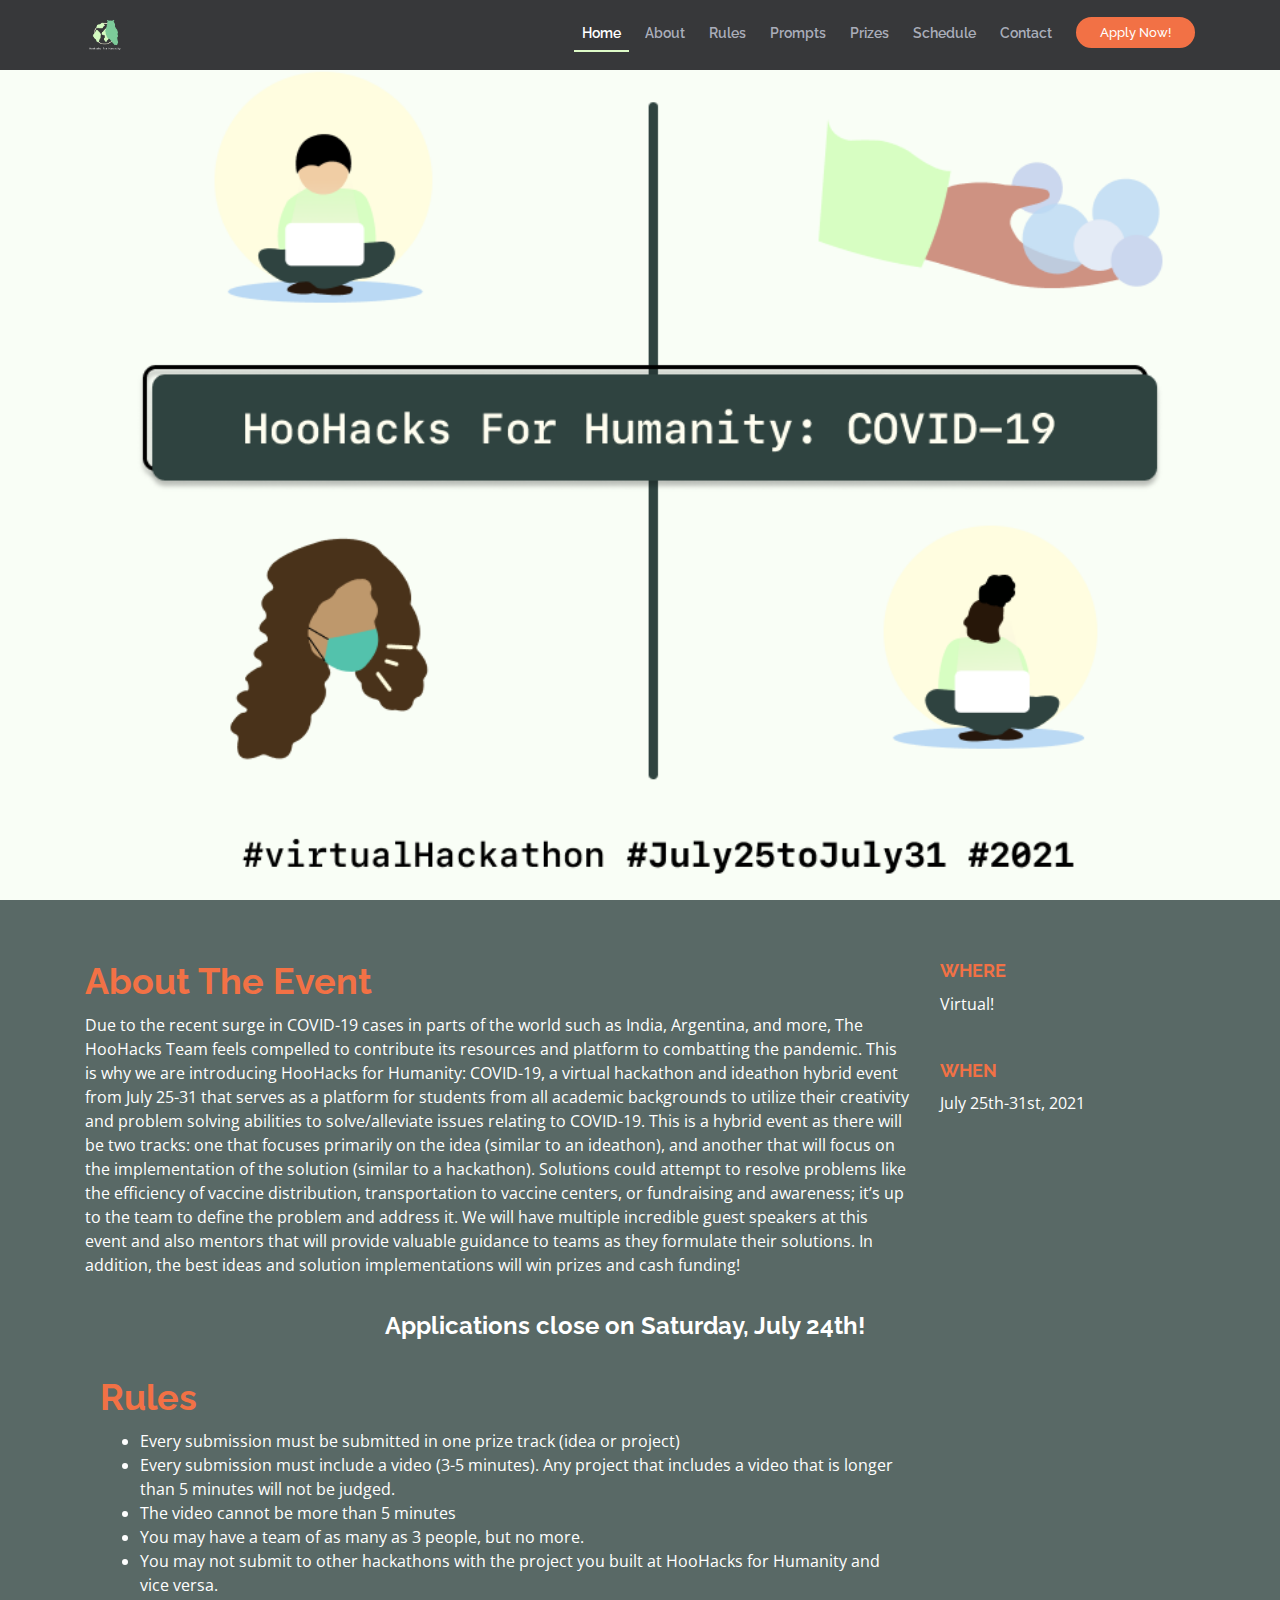
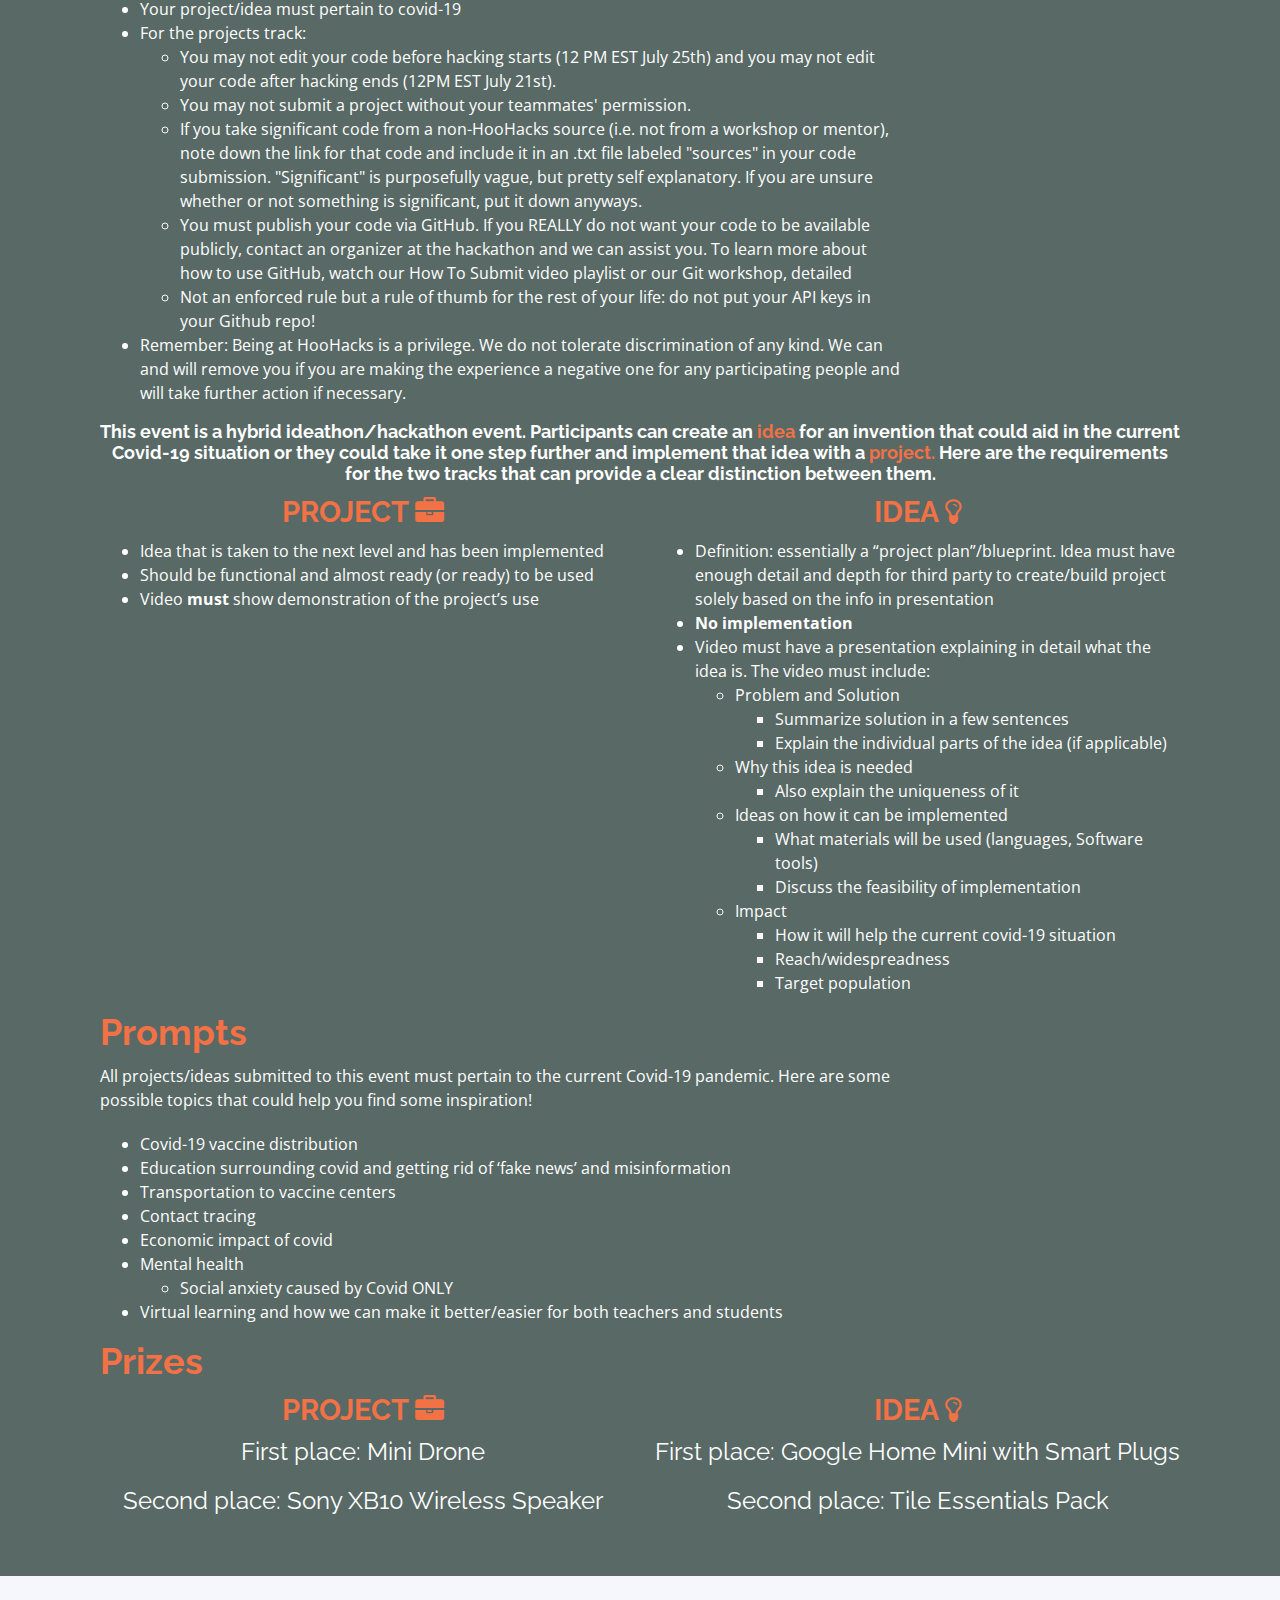
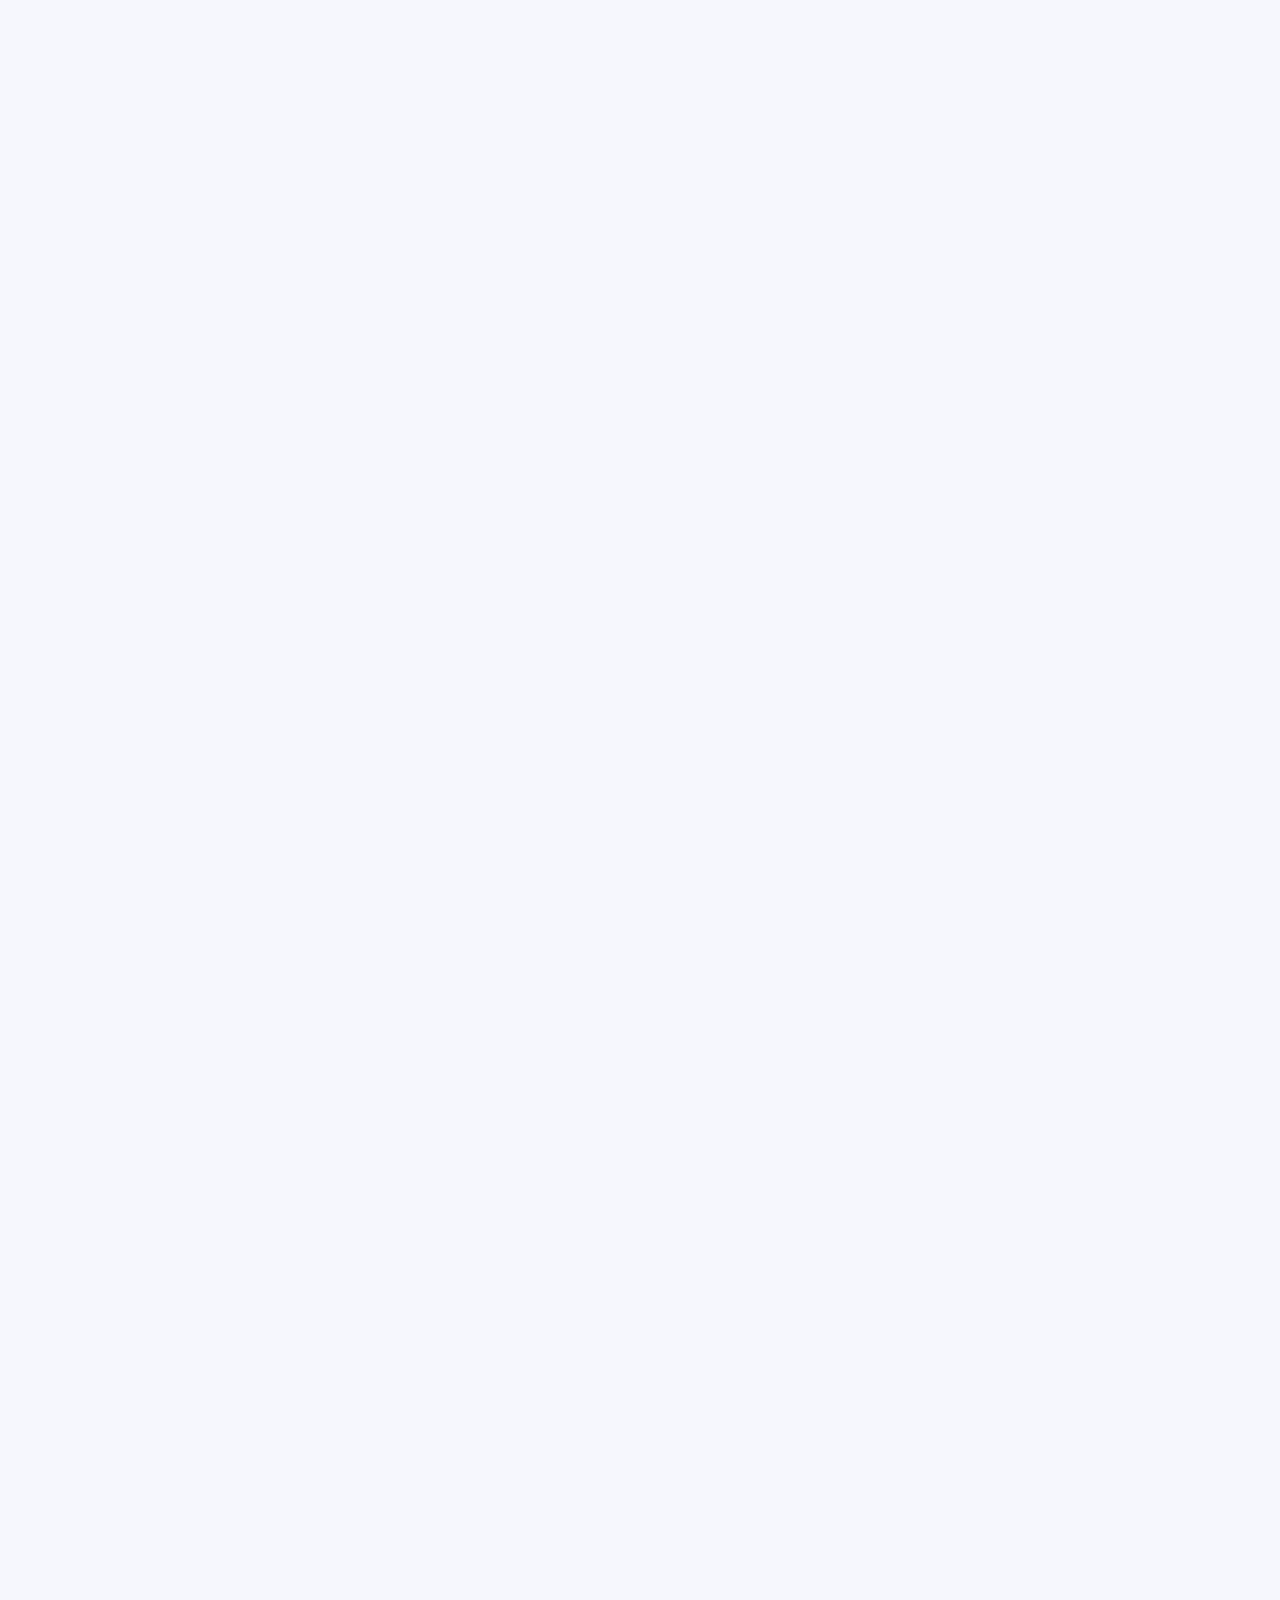
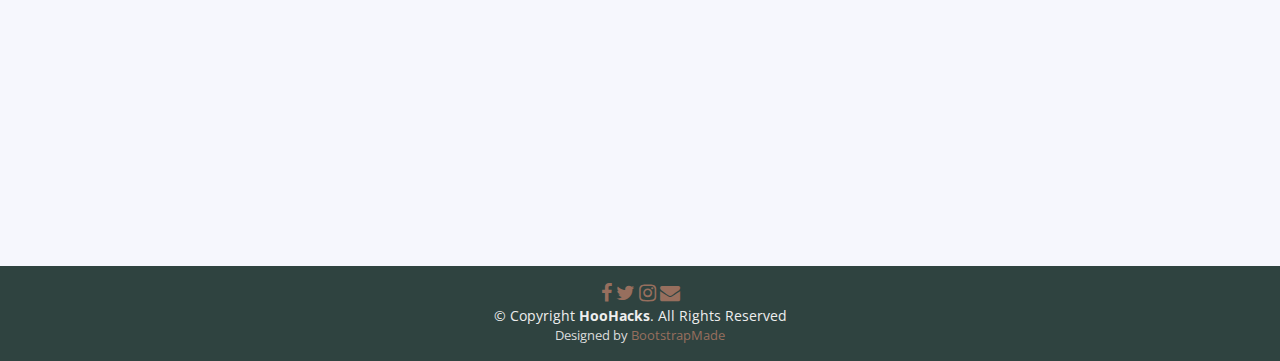
==== commit ede1bca7: "added schedule and prizes" ====
--- a/index.html
+++ b/index.html
@@ -67,6 +67,7 @@
           <li><a href="#about">About</a></li>
           <li><a href="#rules">Rules</a></li>
           <li><a href="#prompts">Prompts</a></li>
+          <li><a href="#prizes">Prizes</a></li>
           <li><a href="#schedule">Schedule</a></li>
           <!--<li><a href="#faq">FAQ</a></li>-->
           <!--<li><a href="#speakers">Speakers</a></li>-->
@@ -223,7 +224,7 @@
               </div>
 
               <div class="col-md-6">
-                <h3 style="color:#F27145; text-align: center">Project <i class="fa fa-briefcase"></i></h3>
+                <h3 style="color:#F27145; text-align: center; font-size: 1.8em">Project <i class="fa fa-briefcase"></i></h3>
                 <ul>
                   <li>Idea that is taken to the next level and has been implemented</li>
                   <li>Should be functional and almost ready (or ready) to be used</li>
@@ -233,7 +234,7 @@
               </div>
 
               <div class="col-md-6">
-                <h3 style="color:#F27145; text-align: center">Idea <i class="fa fa-lightbulb-o"></i></h3>
+                <h3 style="color:#F27145; text-align: center; font-size: 1.8em">Idea <i class="fa fa-lightbulb-o"></i></h3>
                 <ul>
                   <li>Definition: essentially a “project plan”/blueprint.  Idea must have enough detail and depth for third party to create/build project solely based on the info in presentation</li>
                   <li><span style="font-weight:bold">No implementation</span></li>
@@ -296,6 +297,36 @@
           </div>
         </section>
 
+        <!--==========================
+          Prizes Section
+        ============================-->
+
+        <section id="prizes">
+          <div class="container">
+            <div class="row">
+              <div class="col-lg-12">
+                <h2 style="color:#F27145">Prizes</h2>
+
+                <div class="row">
+                  <div class="col-md-6">
+                    <h3 style="color:#F27145; text-align: center; font-size: 1.8em">Project <i class="fa fa-briefcase"></i></h3>
+                    <h4 style="color:#fff; text-align: center">First place: Mini Drone</h4>
+                    <h4 style="color:#fff; text-align: center">Second place: Sony XB10 Wireless Speaker</h4>
+                  </div>
+
+                  <div class="col-md-6">
+                    <h3 style="color:#F27145; text-align: center; font-size: 1.8em">Idea <i class="fa fa-lightbulb-o"></i></h3>
+                    <h4 style="color:#fff; text-align: center">First place: Google Home Mini with Smart Plugs</h4>
+                    <h4 style="color:#fff; text-align: center">Second place: Tile Essentials Pack</h4>
+                  </div>
+
+                </div>
+
+              </div>
+            </div>
+          </div>
+        </section>
+
     </section>
 
 
@@ -307,17 +338,167 @@
       <div class="container wow fadeInUp">
         
         <div class="section-header">
-          <h2>Event Schedule Coming Soon!</h2>
+          <!--<h2>Event Schedule Coming Soon!</h2>-->
           <!--<p>Here is our event schedule</p>-->
+          <h2>Schedule</h2>
         </div>
 
 
         <!--<h3 class="sub-heading">Voluptatem nulla veniam soluta et corrupti consequatur neque eveniet officia. Eius necessitatibus voluptatem quis labore perspiciatis quia.</h3>-->
 
         <!--<div class="tab-content row justify-content-center">-->
+        <h1>Sunday, July 25</h1>
+
+         <div class="row justify-content-center">
+          <div role="tabpanel" class="col-lg-9 tab-pane fade show active" id="day-1">
+
+            <div class="row schedule-item">
+              <div class="col-md-2"><time>11:00 AM</time></div>
+              <div class="col-md-10">
+                <h4>Opening Ceremony</h4>
+                <p>Come find out more about how to get the most out of HooHacks for Humanity: COVID-19 and to listen to our awesome keynote speaker, Dr. Mark Schwartz!.</p>
+              </div>
+            </div>
+
+            <div class="row schedule-item">
+              <div class="col-md-2"><time>12:00 PM</time></div>
+              <div class="col-md-10">
+                <h4>Hacking Begins</h4>
+                <p>All projects must be started after this point. Projects found to have time stamps before this point will be automatically disqualified. The Team Building channel opens now.</p>
+              </div>
+            </div>
+
+            <div class="row schedule-item">
+              <div class="col-md-2"><time>12:30 PM</time></div>
+              <div class="col-md-10">
+                <h4>How to Submit Videos Playlists</h4>
+                <p>A must watch! Step by step instructions on how to smoothly submit your projects/ideas.</p>
+              </div>
+            </div>
+
+          </div>
+        </div>
+
+        <br>
+        <h1>Monday, July 26</h1>
+
+         <div class="row justify-content-center">
+          <div role="tabpanel" class="col-lg-9 tab-pane fade show active" id="day-1">
+
+            <div class="row schedule-item">
+              <div class="col-md-2"><time>7:00 AM</time></div>
+              <div class="col-md-10">
+                <h4>Presentation by Dr. Benjamin Smarr</h4>
+                <p>Come join to learn more about Human Physiological Considerations in Time Series Analysis.</p>
+              </div>
+            </div>
+
+          </div>
+        </div>
+
+        <br>
+        <h1>Tuesday, July 27</h1>
+
+         <div class="row justify-content-center">
+          <div role="tabpanel" class="col-lg-9 tab-pane fade show active" id="day-1">
+
+            <div class="row schedule-item">
+              <div class="col-md-2"><time>11:00 AM</time></div>
+              <div class="col-md-10">
+                <h4>Presentation by Dr. Jeffery Klauda</h4>
+                <p>Dr. Klauda is a professor of chemical and biomolecular engineering at the University of Maryland.</p>
+              </div>
+            </div>
+
+          </div>
+        </div>
+
+        <br>
+        <h1>Wednesday, July 28</h1>
+
+         <div class="row justify-content-center">
+          <div role="tabpanel" class="col-lg-9 tab-pane fade show active" id="day-1">
+
+            <div class="row schedule-item">
+              <div class="col-md-10">
+                <h4>Work Day</h4>
+                <p>Keep working on your projects!</p>
+              </div>
+            </div>
+
+          </div>
+        </div>
+
+        <br>
+        <h1>Thursday, July 29</h1>
+
+         <div class="row justify-content-center">
+          <div role="tabpanel" class="col-lg-9 tab-pane fade show active" id="day-1">
+
+            <div class="row schedule-item">
+              <div class="col-md-2"><time>11:00 AM</time></div>
+              <div class="col-md-10">
+                <h4>Presentation by Dr. Amy Matthews</h4>
+                <p>Dr. Mathers engineered special nasopharyngeal swabs used for testing at UVA.</p>
+              </div>
+            </div>
+
+          </div>
+        </div>
+
+        <br>
+        <h1>Friday, July 30</h1>
+
+         <div class="row justify-content-center">
+          <div role="tabpanel" class="col-lg-9 tab-pane fade show active" id="day-1">
+
+            <div class="row schedule-item">
+              <div class="col-md-2"><time>11:00 AM</time></div>
+              <div class="col-md-10">
+                <h4>Presentation by Bryan Berger</h4>
+                <p>Professor Berger proposed studying how SARS-CoV-2 propagates within its human host through mathematical modeling.</p>
+              </div>
+            </div>
+
+          </div>
+        </div>
+
+        <br>
+        <h1>Saturday, July 31</h1>
+
+         <div class="row justify-content-center">
+          <div role="tabpanel" class="col-lg-9 tab-pane fade show active" id="day-1">
+
+            <div class="row schedule-item">
+              <div class="col-md-2"><time>12:00 PM</time></div>
+              <div class="col-md-10">
+                <h4>Hacking Ends</h4>
+                <p>All coding must be completed at this point. Any projects found to have changes after this time will be automatically disqualified.</p>
+              </div>
+            </div>
+
+            <div class="row schedule-item">
+              <div class="col-md-2"><time>12:30 PM</time></div>
+              <div class="col-md-10">
+                <h4>Hard deadline on submissions</h4>
+                <p>Submissions must be completely filled out on the google form at this point. Judging will be completely virtual.</p>
+              </div>
+            </div>
+
+            <div class="row schedule-item">
+              <div class="col-md-2"><time>8:00 PM</time></div>
+              <div class="col-md-10">
+                <h4>Closing ceremony</h4>
+                <p>Come join us in closing the event and to find out who won the track prizes!</p>
+              </div>
+            </div>
+
+          </div>
+        </div>
+        
+
+        <!--
         <div class="row justify-content-center">
-
-        <!--
           <div role="tabpanel" class="col-lg-9 tab-pane fade show active" id="day-1">
 
             <div class="row schedule-item">
@@ -392,8 +573,8 @@
               </div>
             </div>
 
-          </div>
-          -->
+          </div> 
+          -->         
 
         </div>
 
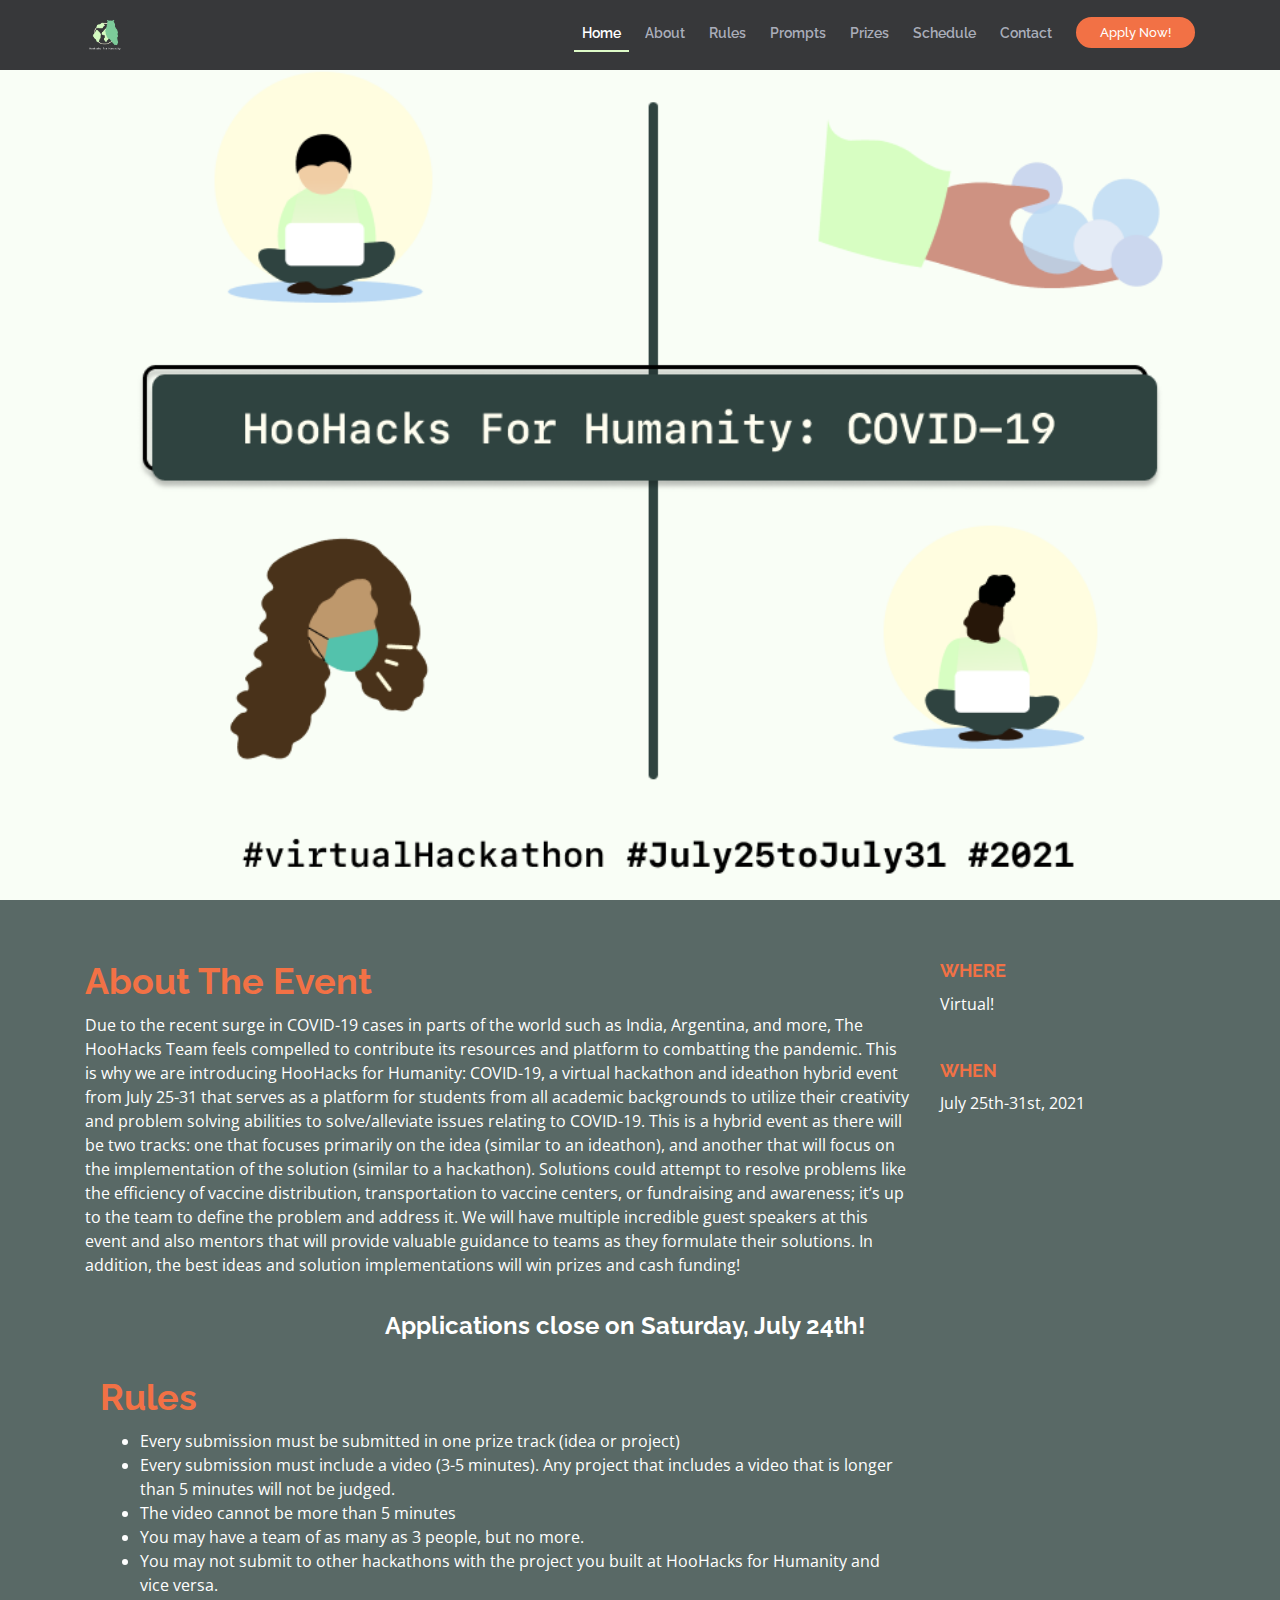
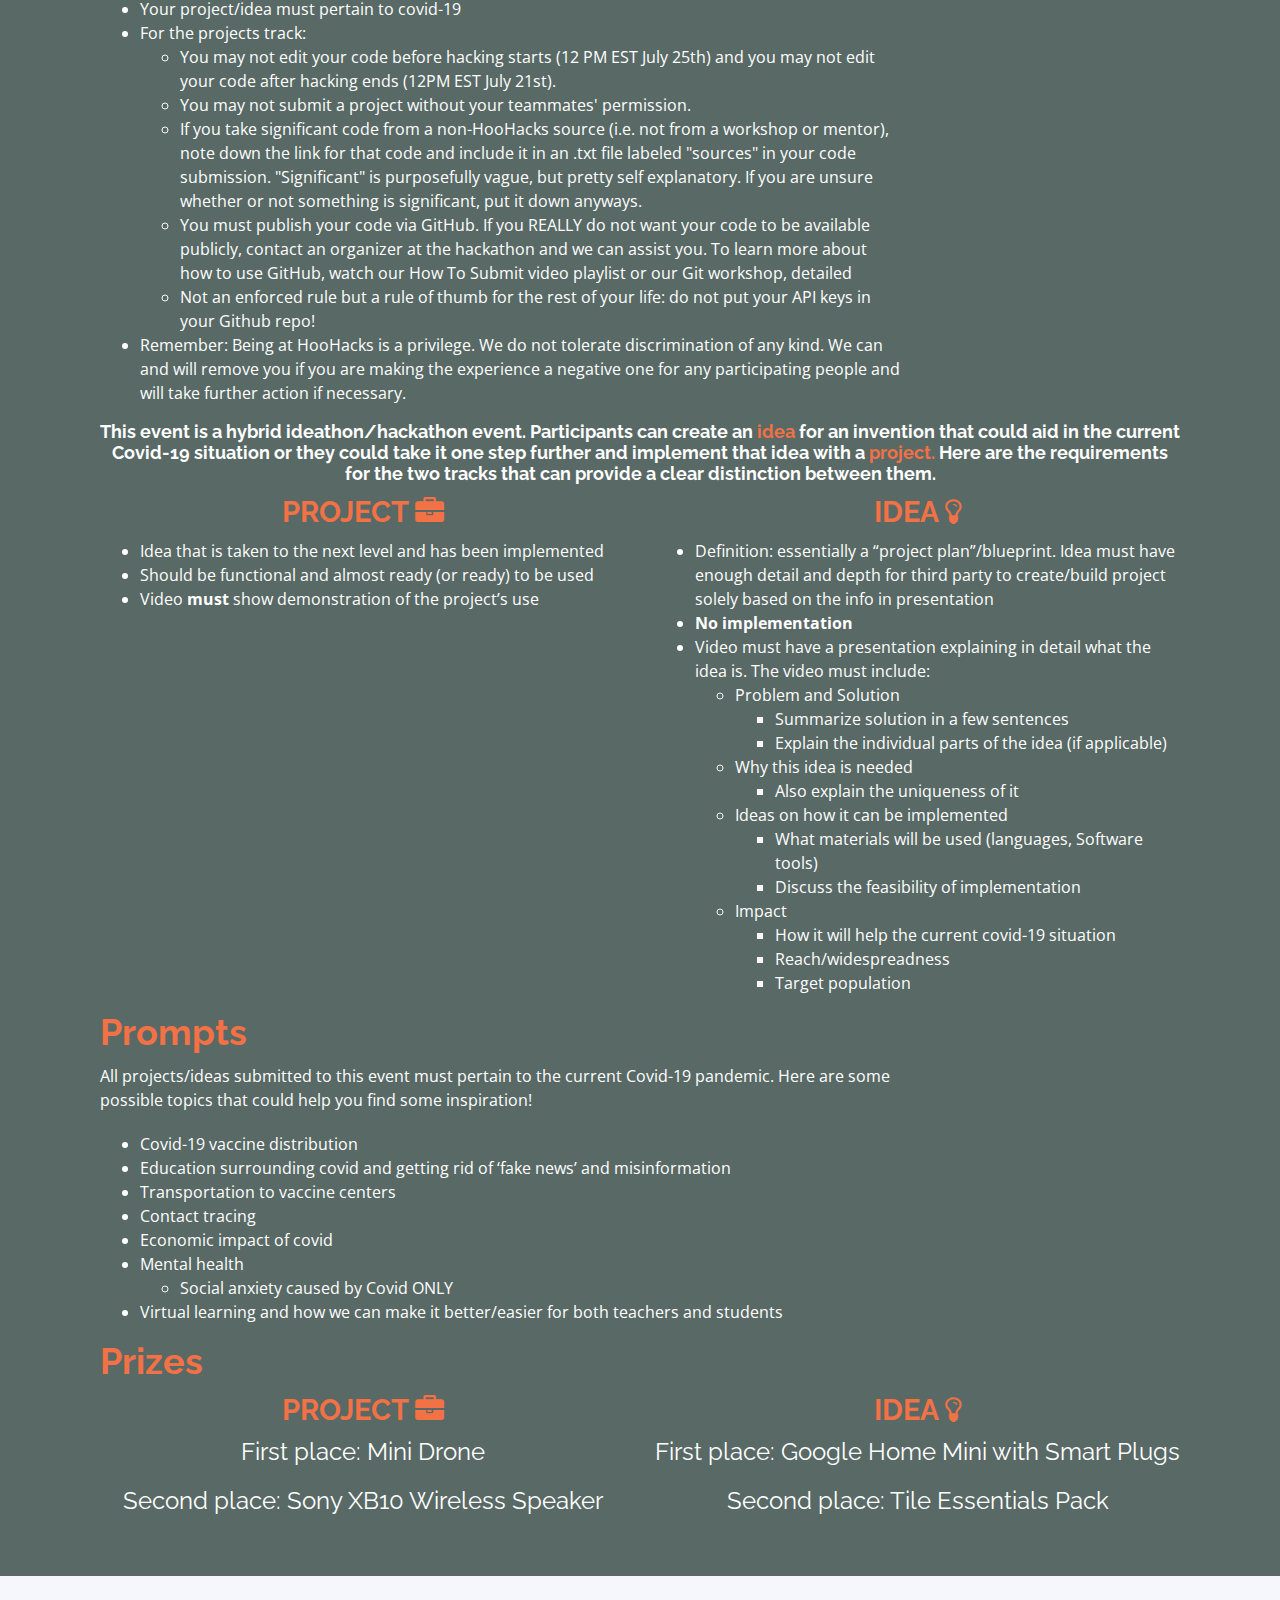
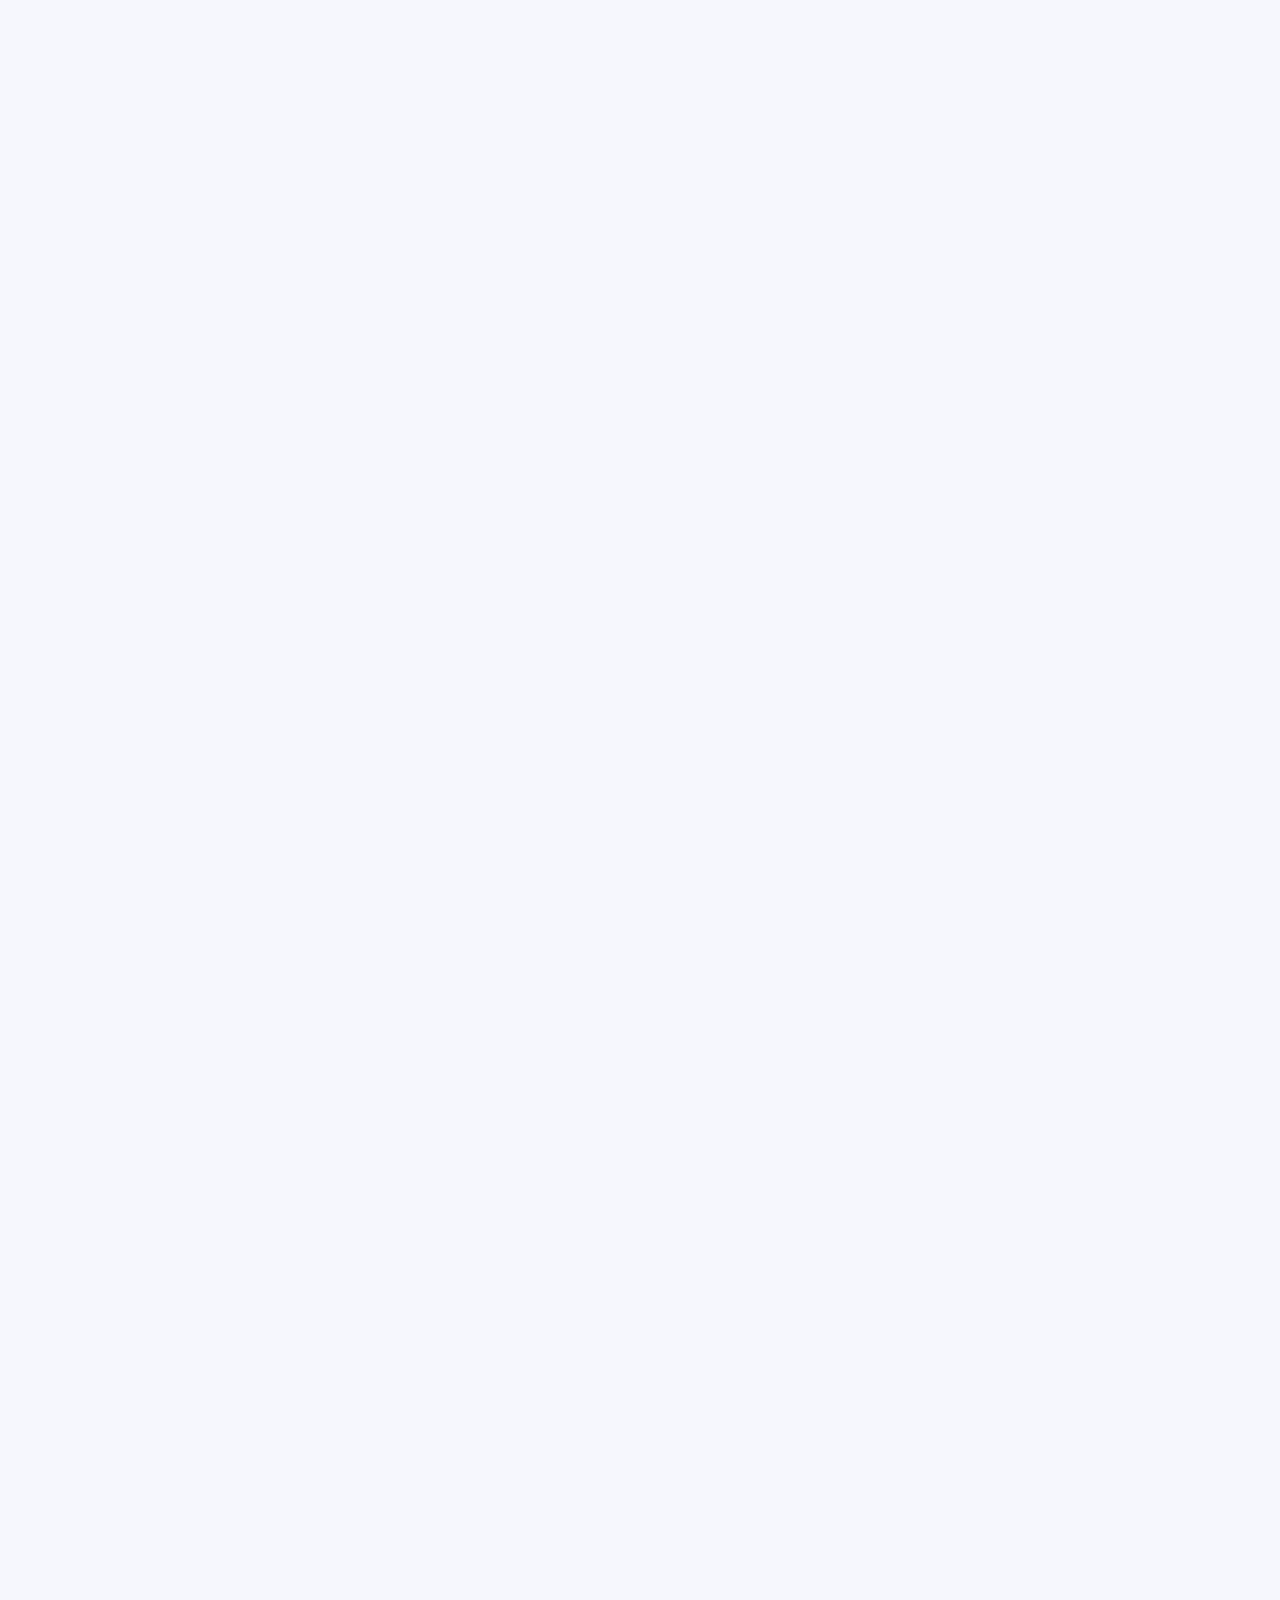
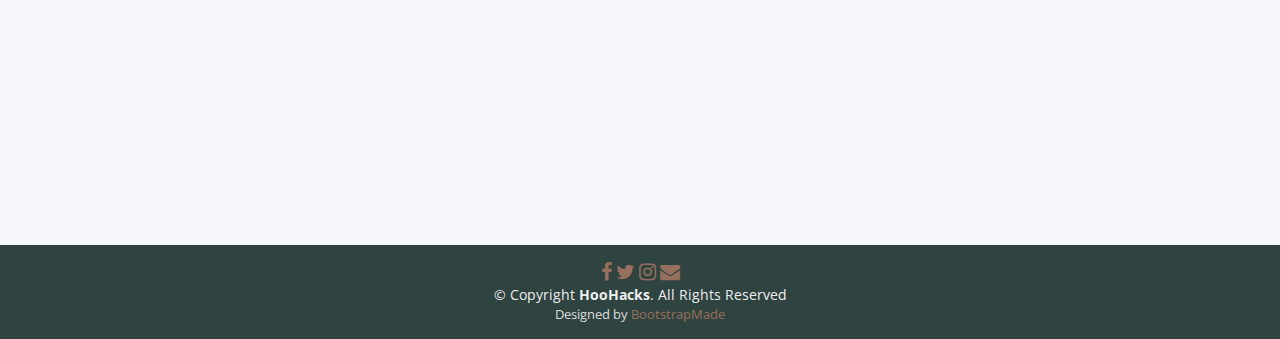
==== commit 3b56a938: "wednesday speaker" ====
--- a/index.html
+++ b/index.html
@@ -420,9 +420,10 @@
           <div role="tabpanel" class="col-lg-9 tab-pane fade show active" id="day-1">
 
             <div class="row schedule-item">
-              <div class="col-md-10">
-                <h4>Work Day</h4>
-                <p>Keep working on your projects!</p>
+              <div class="col-md-2"><time>11:00 AM</time></div>
+              <div class="col-md-10">
+                <h4>Presentation by Joseph Natale</h4>
+                <!--<p>Keep working on your projects!</p>-->
               </div>
             </div>
 
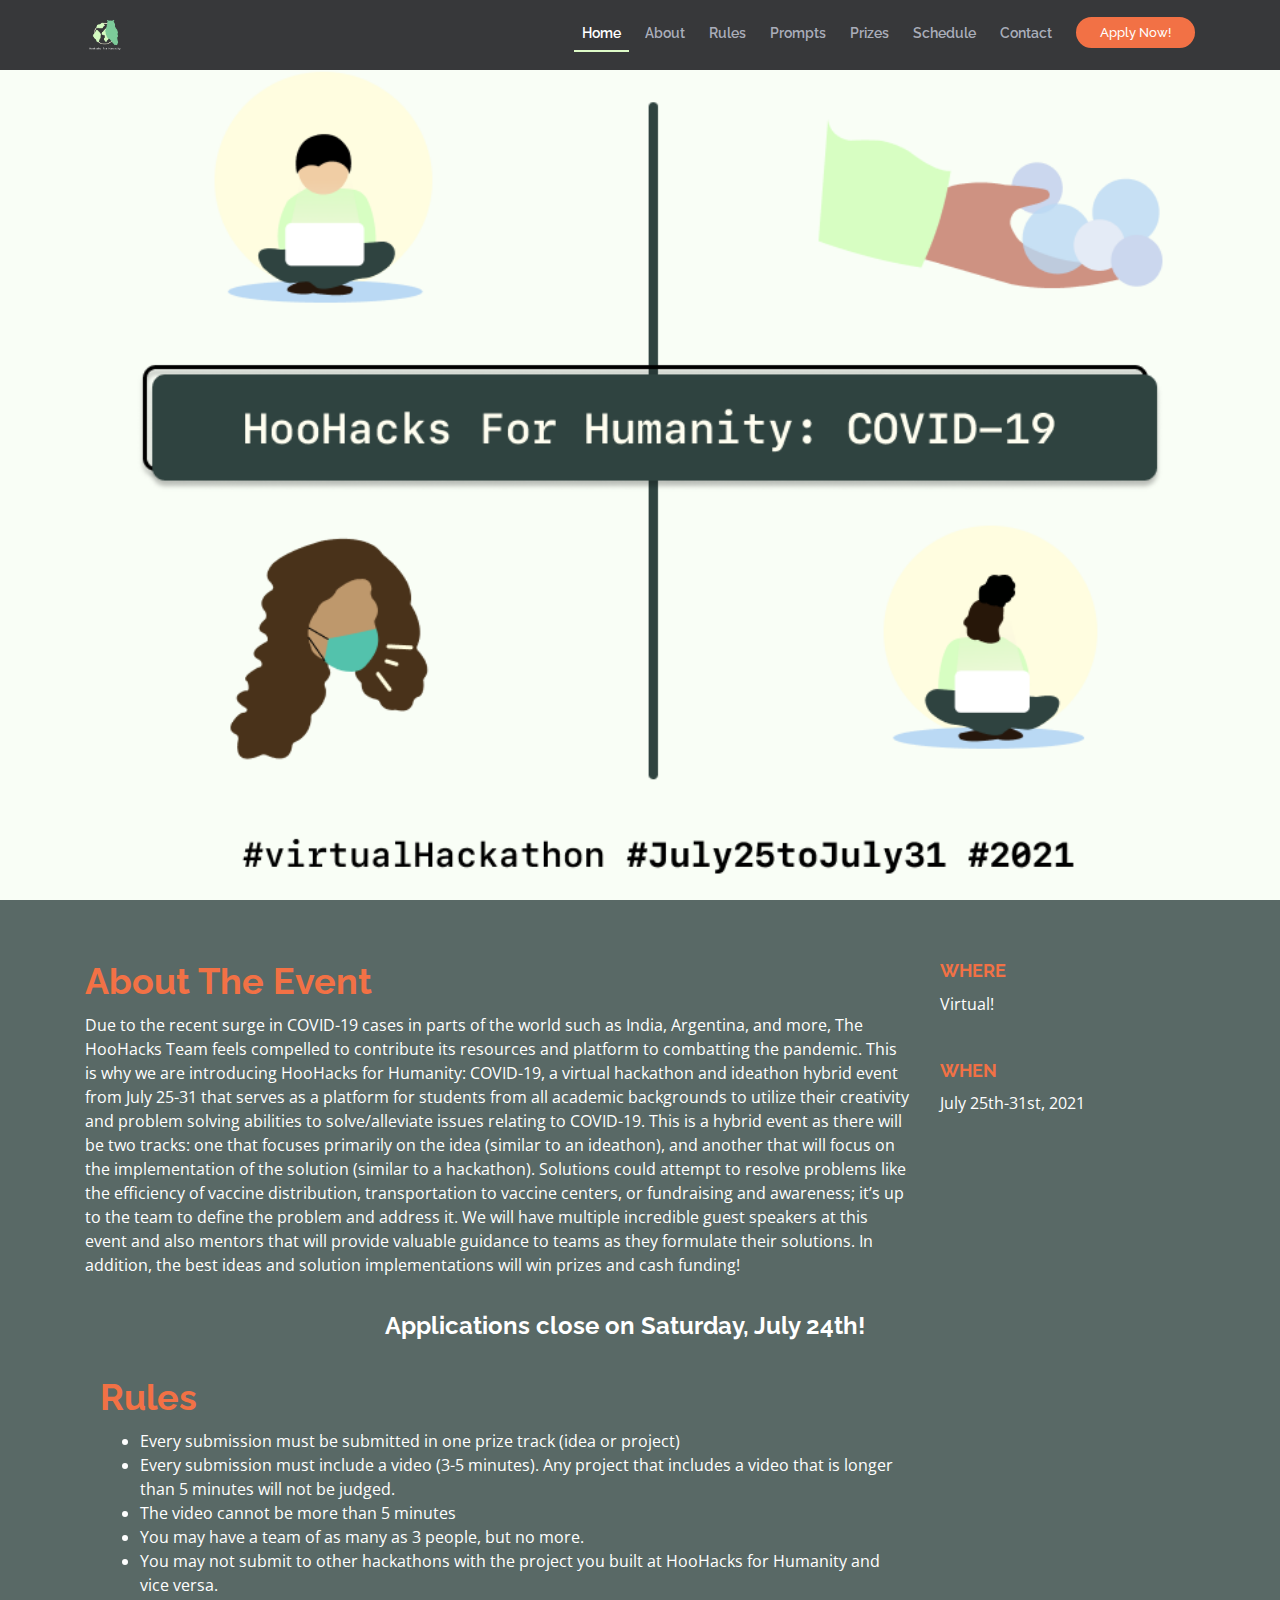
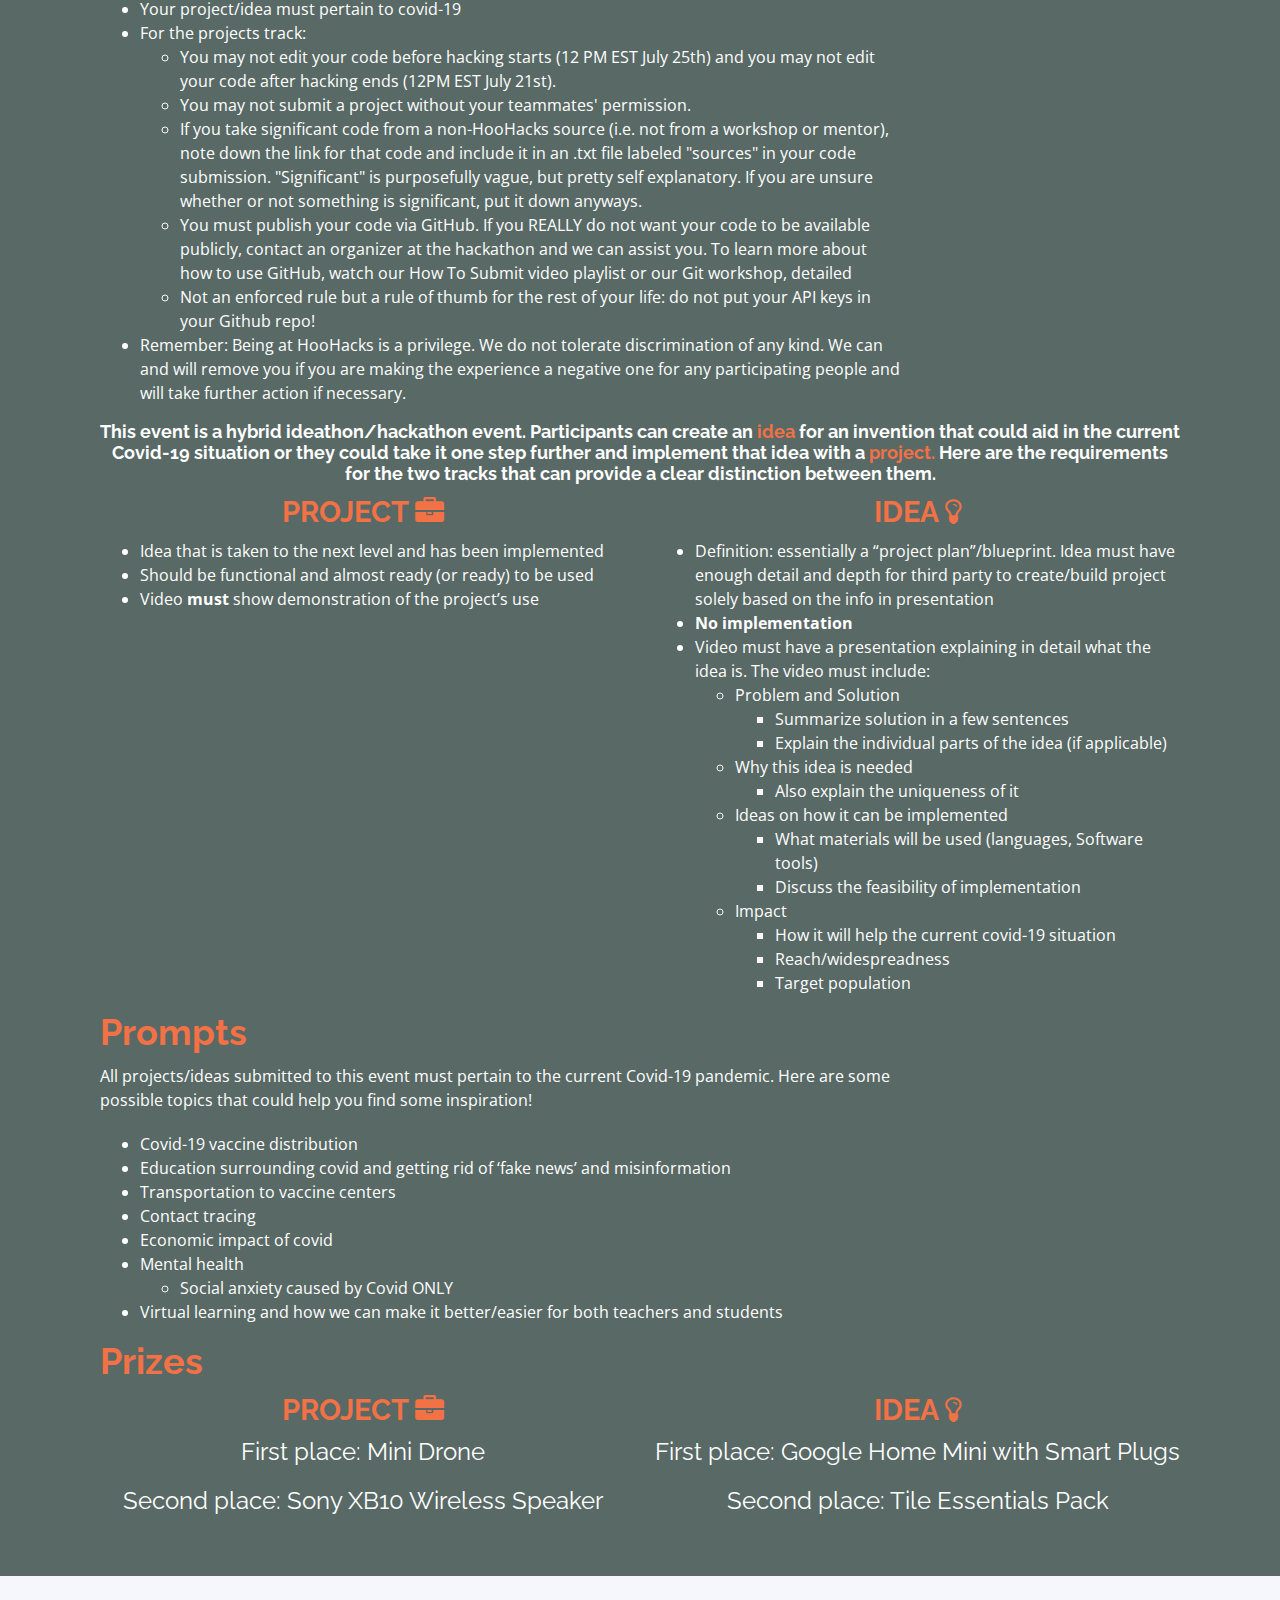
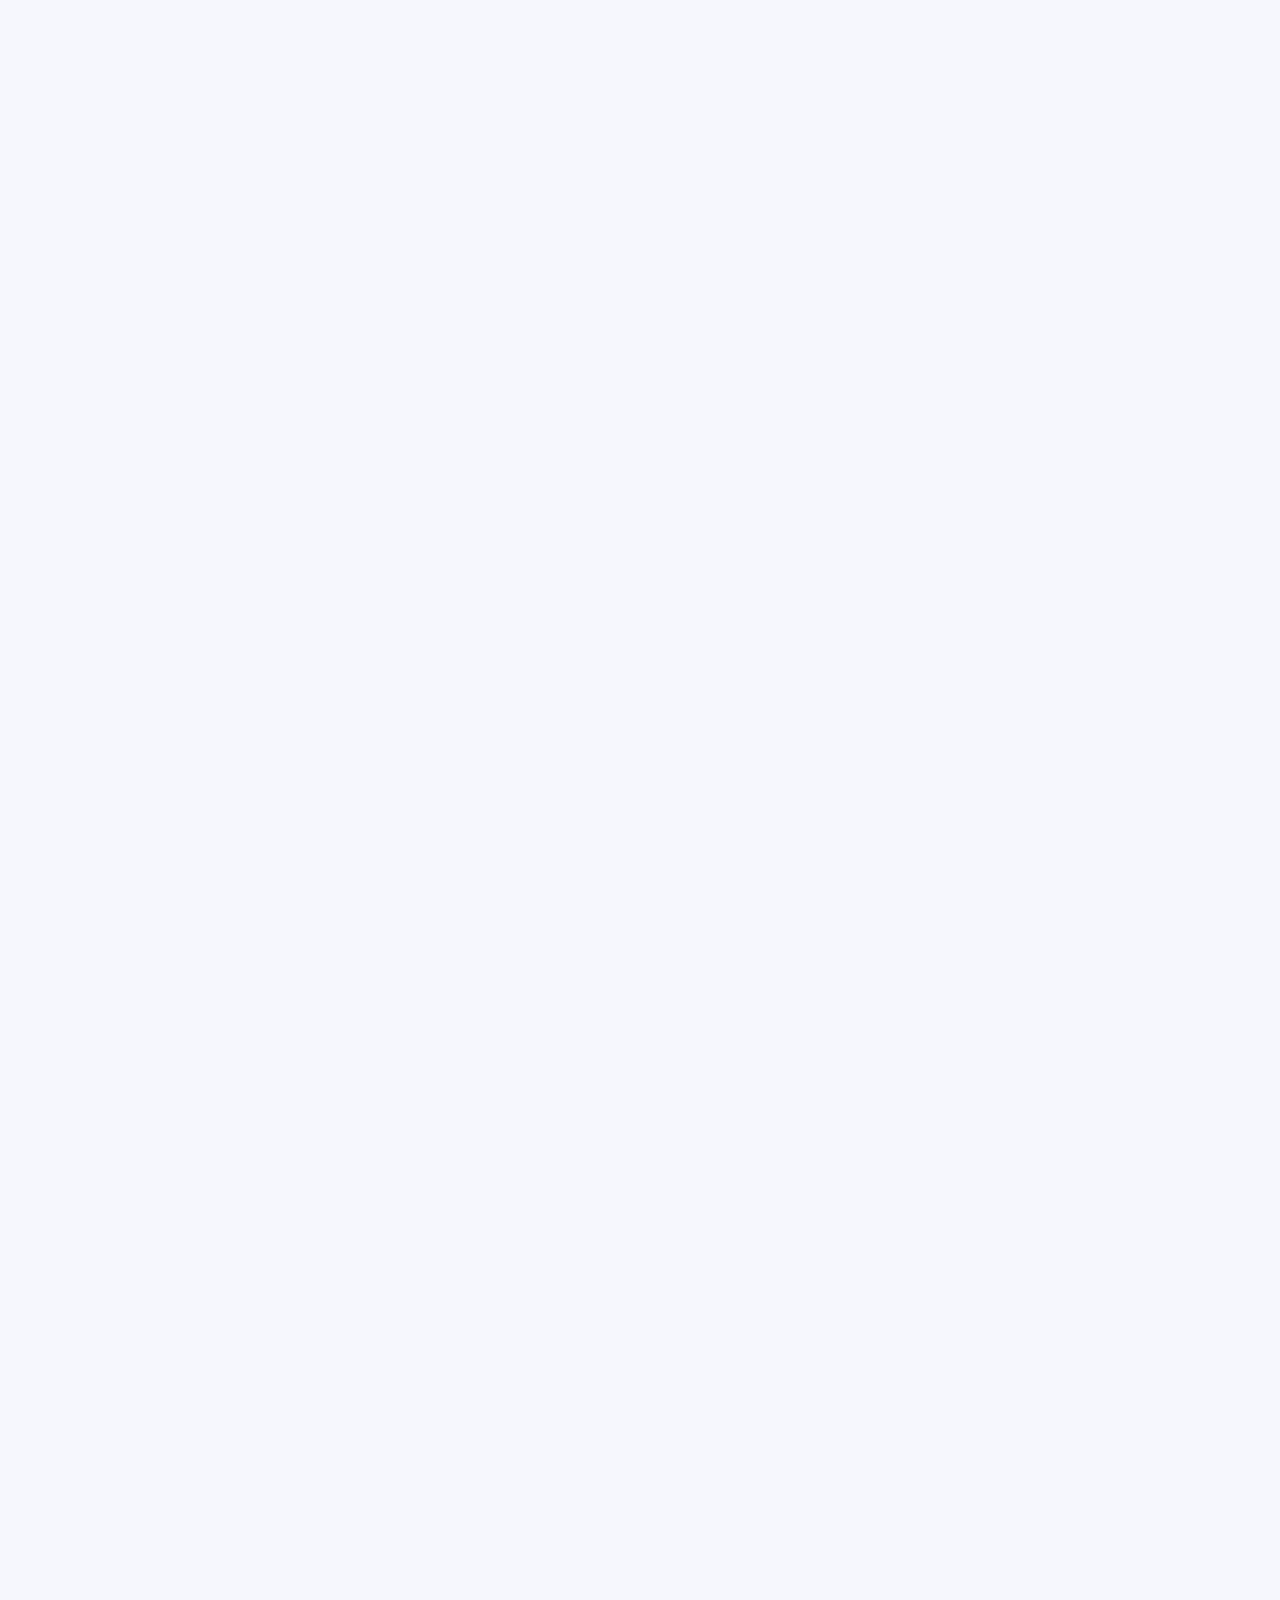
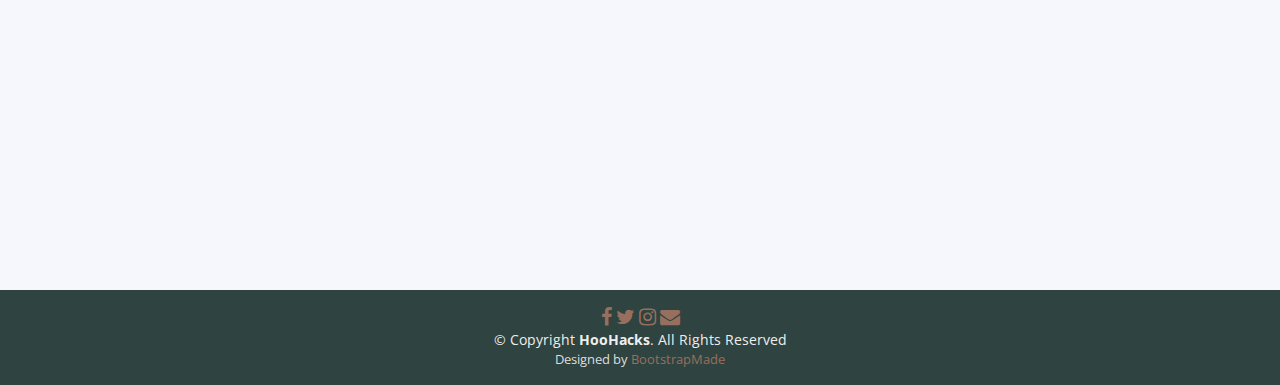
==== commit cba11de7: "updating schedule" ====
--- a/index.html
+++ b/index.html
@@ -423,7 +423,7 @@
               <div class="col-md-2"><time>11:00 AM</time></div>
               <div class="col-md-10">
                 <h4>Presentation by Joseph Natale</h4>
-                <!--<p>Keep working on your projects!</p>-->
+                <p>SARS-CoV-2 Infection Trajectories: A Birds-Eye View of the 50 U.S. States Reveals Discrete Dynamical Clusters</p>
               </div>
             </div>
 
@@ -439,7 +439,7 @@
             <div class="row schedule-item">
               <div class="col-md-2"><time>11:00 AM</time></div>
               <div class="col-md-10">
-                <h4>Presentation by Dr. Amy Matthews</h4>
+                <h4>Presentation by Dr. Amy Mathers</h4>
                 <p>Dr. Mathers engineered special nasopharyngeal swabs used for testing at UVA.</p>
               </div>
             </div>
